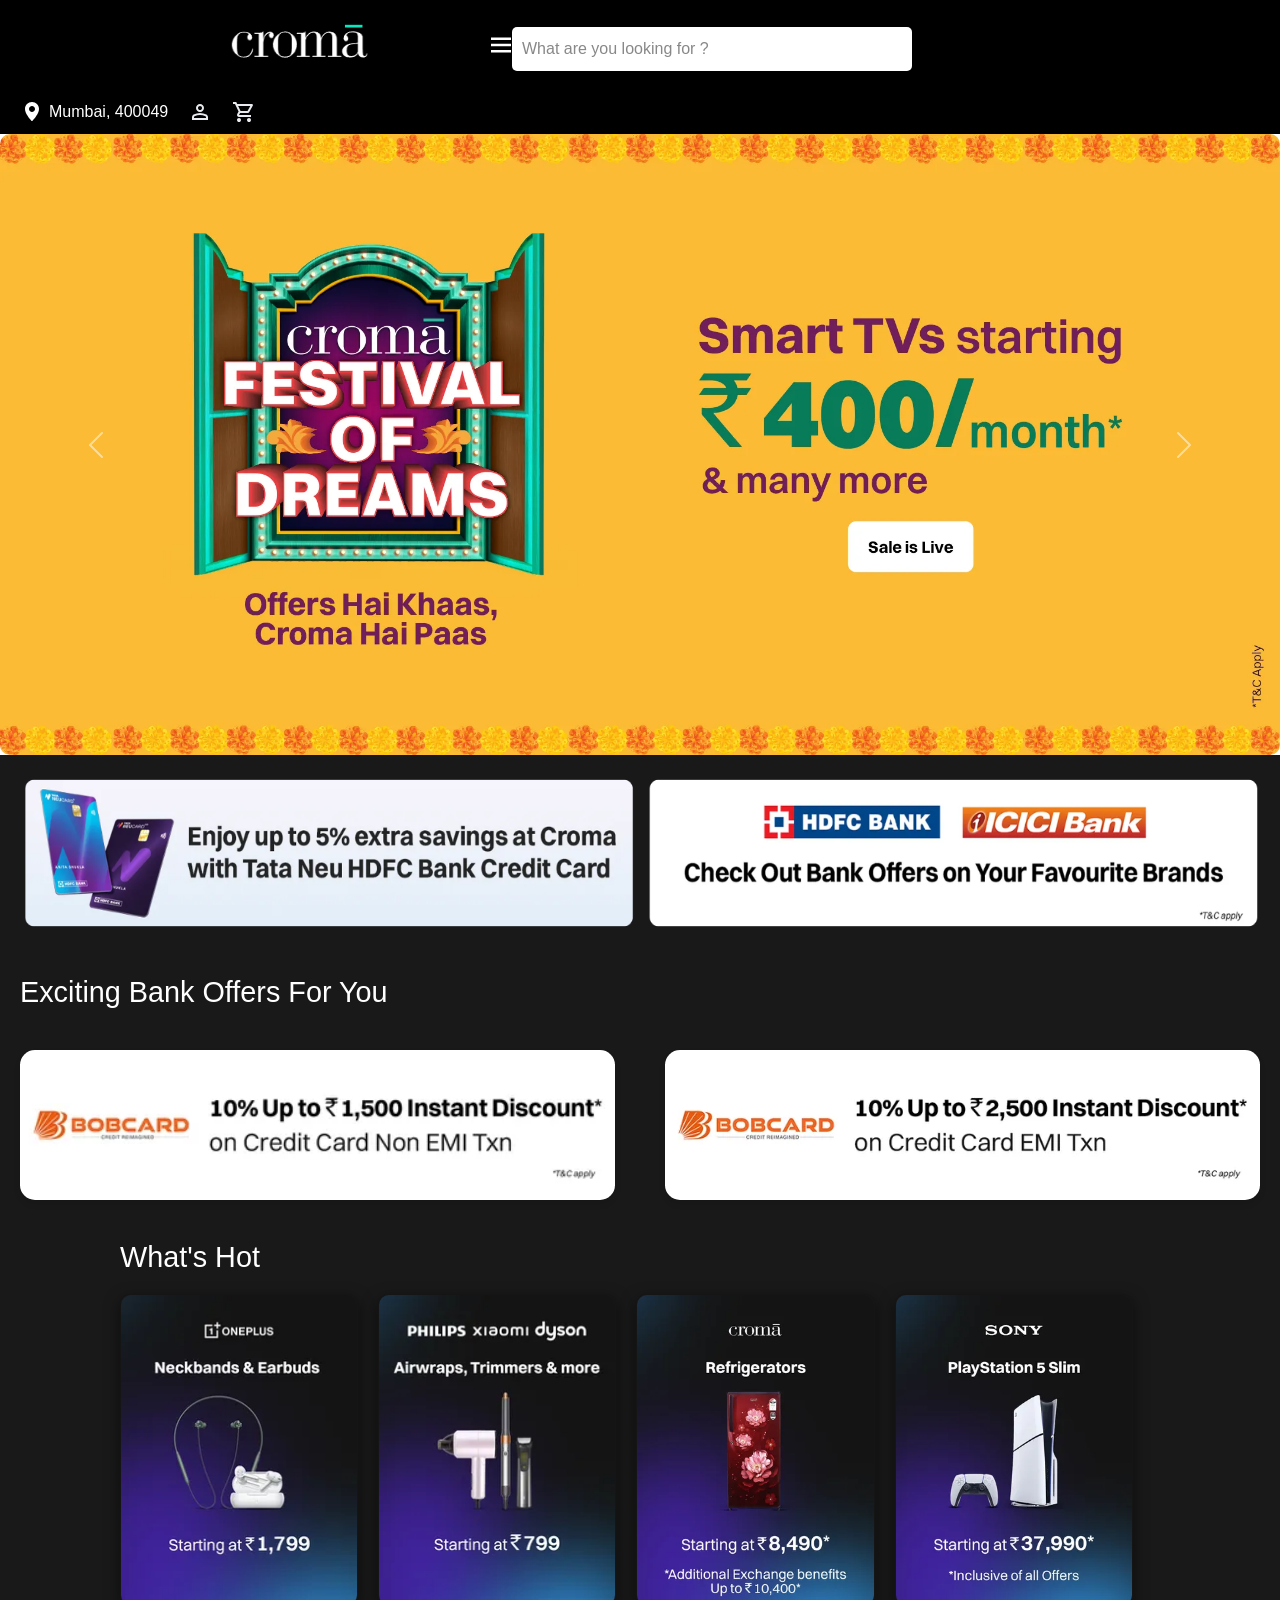
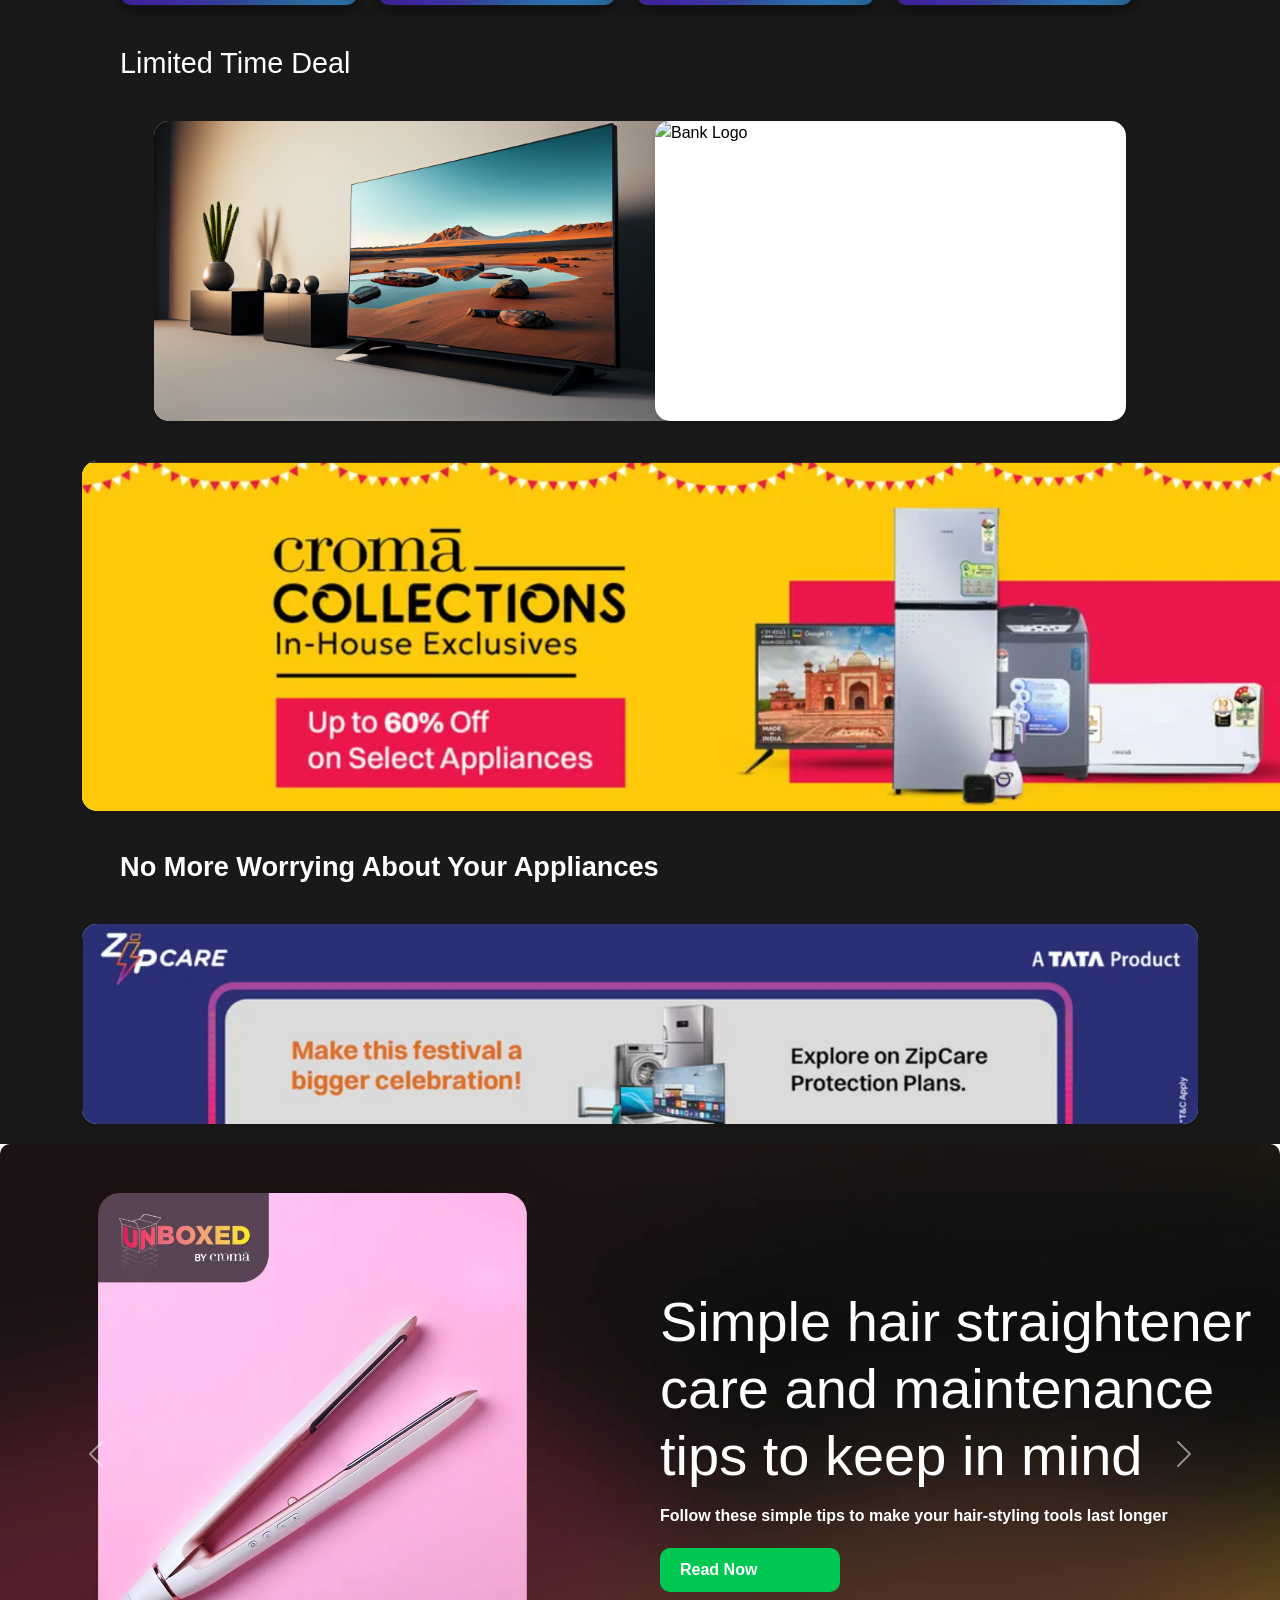
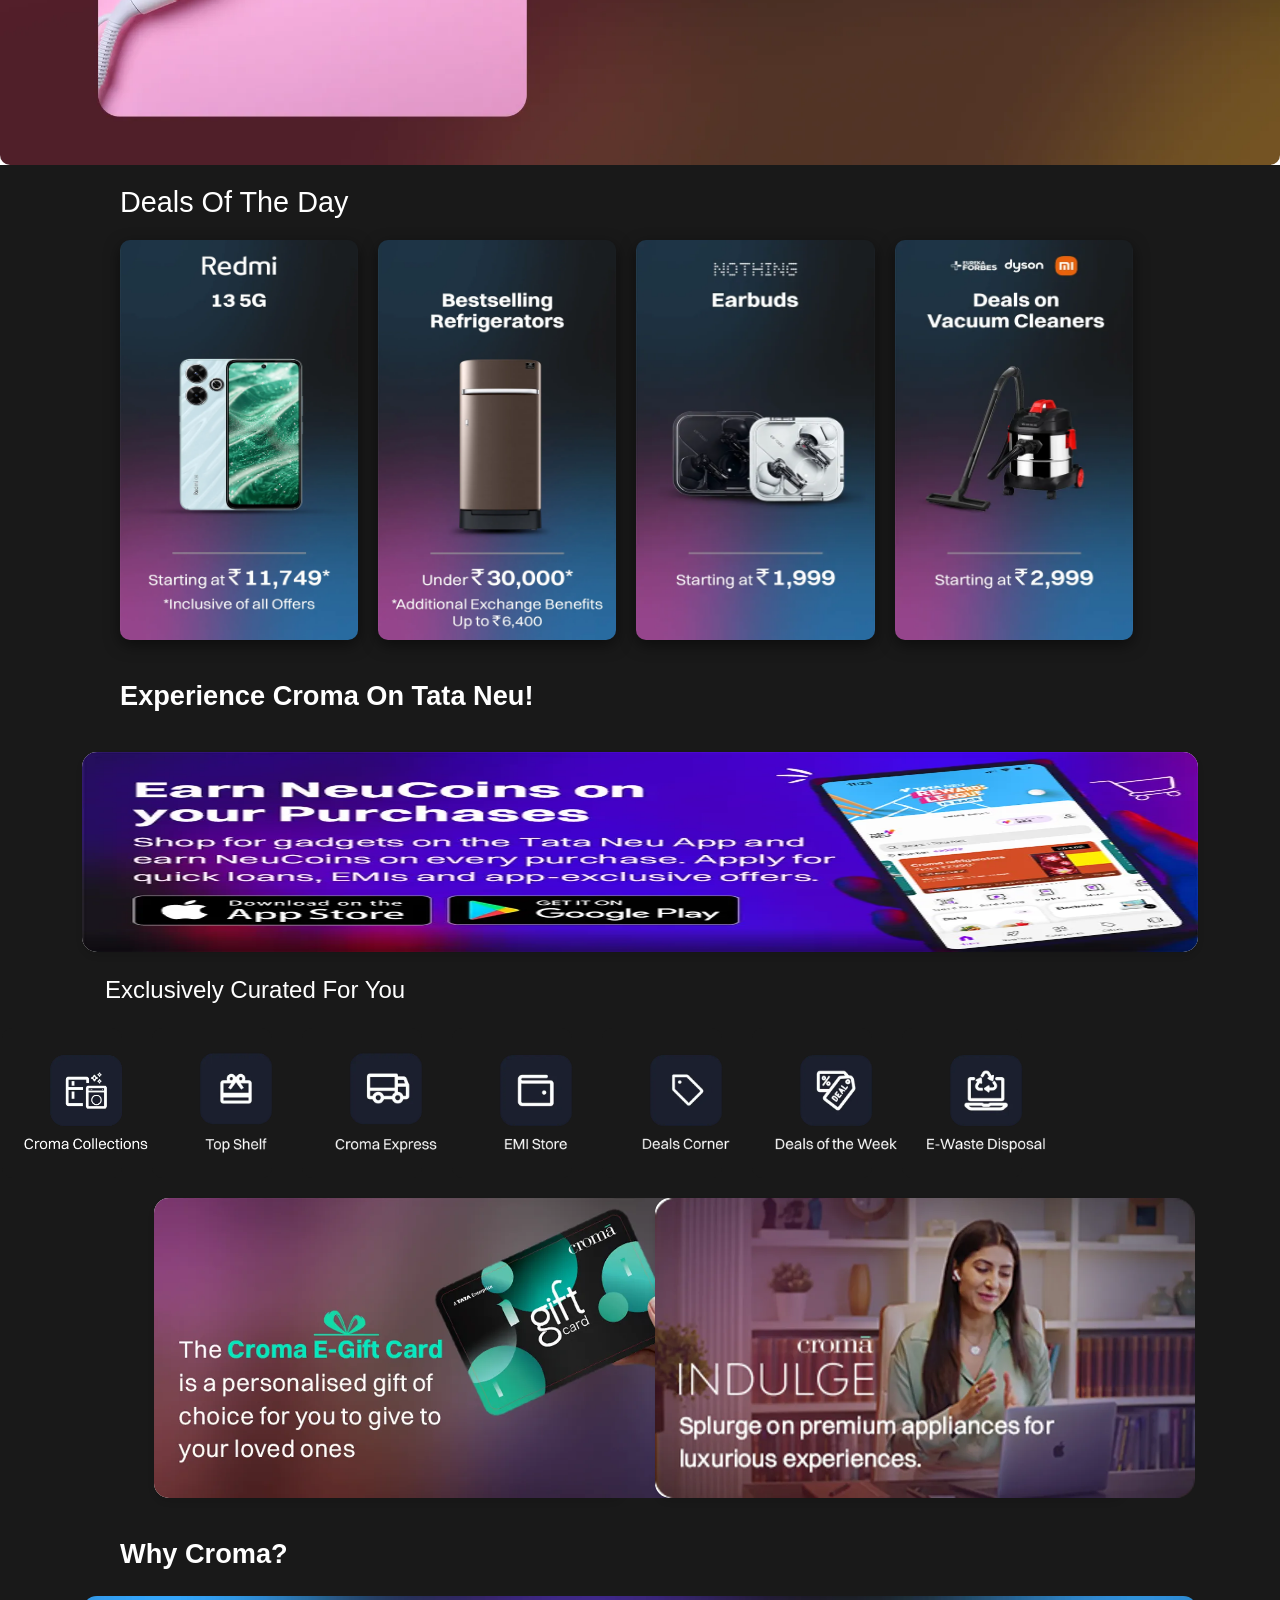
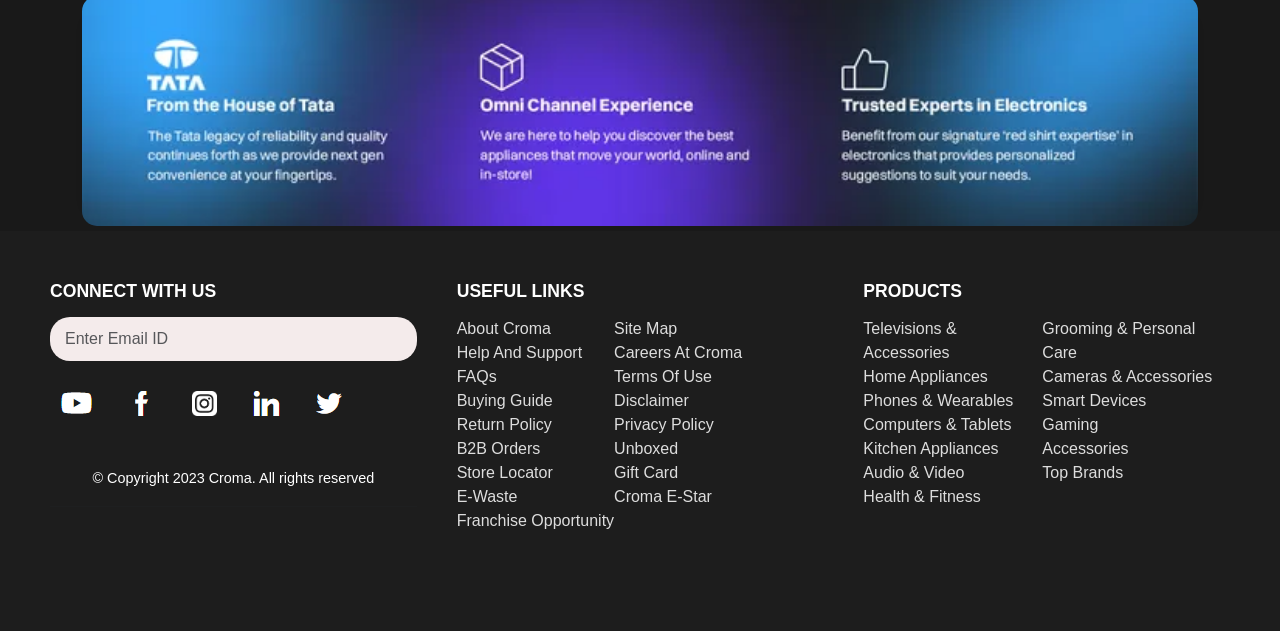
==== index/index.html @ 6780ba1c "croma" ====
<!DOCTYPE html>
<html lang="en">
<head>
    <meta charset="UTF-8">
    <meta name="viewport" content="width=device-width, initial-scale=1.0">
    <title>croma</title>
    <link rel="stylesheet" href="https://cdn.jsdelivr.net/npm/bootstrap@5.2.3/dist/css/bootstrap.min.css">
    <link rel="stylesheet" href="/css/style.css">
</head>
<body>
  <div class="navbar">
    <div class="navbar-logo">
        <img src="/images/croma_logo.png" alt="">
    </div>
    <div class="menu">
        <div class="menu-icon">
            <svg xmlns="http://www.w3.org/2000/svg" width="30" height="30" fill="white" viewBox="0 0 24 24"><path d="M4 6h16v2H4zm0 5h16v2H4zm0 5h16v2H4z"/></svg>
            <span>Menu</span>
        </div>
        <ul id="menu-dropdown" class="menu-dropdown">
            <li><a href="#">Home</a></li>
            <li><a href="#">Products</a></li>
            <li><a href="#">About Us</a></li>
            <li><a href="#">Contact</a></li>
        </ul>
    </div>
    <div>
        <input type="text" placeholder="What are you looking for ?">
    </div>
    <div class="icons">
        <div class="location">
            <svg xmlns="http://www.w3.org/2000/svg" width="24" height="24" fill="white" viewBox="0 0 24 24"><path d="M12 2C8.14 2 5 5.14 5 9c0 4.5 4.8 9.88 6.35 11.71.32.38.89.38 1.21 0C14.2 18.88 19 13.5 19 9c0-3.86-3.14-7-7-7zm0 10c-1.65 0-3-1.35-3-3s1.35-3 3-3 3 1.35 3 3-1.35 3-3 3z"/></svg>
            <span>Mumbai, 400049</span>
        </div>
        <div>
            <img src="/images/user.svg" alt="">
        </div>
        <div>
            <img src="/images/shopping_cart_.svg" alt="">
        </div>
    </div>
</div>


    <div id="carouselExampleFade" class="carousel slide carousel-fade" data-bs-ride="carousel">
        <div class="carousel-inner">
          <div class="carousel-item active">
            <img src="/images/carosel_img1.webp" class="d-block w-100" alt="...">
          </div>
          <div class="carousel-item">
            <img src="/images/carosel_img2.webp" class="d-block w-100" alt="...">
          </div>
          <div class="carousel-item">
            <img src="/images/carosel_img3.webp" class="d-block w-100" alt="...">
          </div>
          <div class="carousel-item">
            <img src="/images/carosel_img4.webp" class="d-block w-100" alt="...">
          </div>
          <div class="carousel-item">
            <img src="/images/carosel_img5.webp" class="d-block w-100" alt="...">
          </div>
          <div class="carousel-item">
            <img src="/images/carosel_img6.webp" class="d-block w-100" alt="...">
          </div>
          <div class="carousel-item">
            <img src="/images/carosel_img7.webp" class="d-block w-100" alt="...">
          </div>
        </div>
        <button class="carousel-control-prev" type="button" data-bs-target="#carouselExampleFade" data-bs-slide="prev">
          <span class="carousel-control-prev-icon" aria-hidden="true"></span>
          <span class="visually-hidden">Previous</span>
        </button>
        <button class="carousel-control-next" type="button" data-bs-target="#carouselExampleFade" data-bs-slide="next">
          <span class="carousel-control-next-icon" aria-hidden="true"></span>
          <span class="visually-hidden">Next</span>
        </button>
      </div>


      

<div class="banner">
  <img src="/images/banner1.png" alt="banner">
</div>

<div class="container">
  <h2>Exciting Bank Offers For You</h2>
  <div class="offers-section">
    <!-- First  Card -->
    <div class="offer-card">
      <img src="/images/banner2-img1.webp" alt="Bank Logo">
    </div>

    <!-- Second  Card -->
    <div class="offer-card">
      <img src="/images/banner2-img2.webp" alt="Bank Logo">
    </div>
  </div>
</div>

<div class="whats-hot">
  <h2>What's Hot</h2>
  <div class="cards-container">
      <div class="card">
          <img src="/images/neck_band.webp" alt="Neckbands & Earbuds">
      </div>
      <div class="card">
          <img src="/images/hair_dryer.webp" alt="Airwraps, Trimmers">
      </div>
      <div class="card">
          <img src="/images/refigerator.webp" alt="Refrigerators">
      </div>
      <div class="card">
          <img src="/images/play_station.webp" alt="PlayStation 5 Slim">
      </div>
  </div>
</div>

<div class="limited_time_deal">
  <h2>Limited Time Deal</h2>
  <div class="offers_section">
    <!-- First  Card -->
    <div class="offercard">
      <img src="/images/tv.jpg" alt="Bank Logo">
    </div>

    <!-- Second  Card -->
    <div class="offercard">
      <img src="/images/coffee-machine.jpg" alt="Bank Logo">
    </div>
  </div>
</div>

<div class="croma_collection">
  <div class="collection_section">
    <div class="collection_banner">
      <img src="/images/banner2.png" alt="Bank Logo">
    </div>
  </div>
</div>

<div class="no_more_worry_section">
  <h2>No More Worrying About Your Appliances</h2>
  <div class="pic_section">
    <div class="banner_img">
      <img src="/images/no_more_worry_img.png" alt="Bank Logo">
    </div>
  </div>
</div>

<div id="carouselExampleFade" class="carousel slide carousel-fade" data-bs-ride="carousel">
  <div class="carousel-inner">
      <div class="carousel-item active">
          <img src="/images/carosel3-img1.webp" class="d-block" alt="iPhone Image">
          <div class="carousel-content">
              <h2>Simple hair straightener care and maintenance tips to keep in mind</h2>
              <p>Follow these simple tips to make your hair-styling tools last longer</p>
              <a href="#" class="btn-read">Read Now</a>
          </div>
      </div>
      <div class="carousel-item">
          <img src="/images/carosel3-img2.webp" class="d-block" alt="iPhone Image 2">
          <div class="carousel-content">
              <h2>Explore the New iPhone 15 Series</h2>
              <p>Discover all the latest features that make the iPhone 15 a must-have.</p>
              <a href="#" class="btn-read">Learn More</a>
          </div>
      </div>
      <div class="carousel-item">
          <img src="/images/carosel3-img3.webp" class="d-block" alt="iPhone Image 3">
          <div class="carousel-content">
              <h2>Sony Bravia 4K smart TV range launched with AI capabilities</h2>
              <p>'Cinema is coming home' with Sony's latest Bravia televisions</p>
              <a href="#" class="btn-read">Check Details</a>
          </div>
      </div>
  </div>
  <button class="carousel-control-prev" type="button" data-bs-target="#carouselExampleFade" data-bs-slide="prev">
      <span class="carousel-control-prev-icon" aria-hidden="true"></span>
      <span class="visually-hidden">Previous</span>
  </button>
  <button class="carousel-control-next" type="button" data-bs-target="#carouselExampleFade" data-bs-slide="next">
      <span class="carousel-control-next-icon" aria-hidden="true"></span>
      <span class="visually-hidden">Next</span>
  </button>
</div>

<div class="Deals_Of_The_Day">
  <h2>Deals Of The Day</h2>
  <div class="deal-container">
      <div class="cards">
          <img src="/images/deal_of _the Day_img1.webp" alt="Neckbands & Earbuds">
      </div>
      <div class="cards">
          <img src="/images/deal_of _the Day_img2.webp" alt="Airwraps, Trimmers">
      </div>
      <div class="cards">
          <img src="/images/deal_of _the Day_img3.webp" alt="Refrigerators">
      </div>
      <div class="cards">
          <img src="/images/deal_of _the Day_img4.webp" alt="PlayStation 5 Slim">
      </div>
  </div>
</div>

<div class="experience_croma_section">
  <h2>Experience Croma On Tata Neu!</h2>
  <div class="pic">
    <div class="imge">
      <img src="/images/experience _croma_img.webp" alt="Bank Logo">
    </div>
  </div>
</div>

<div class="exclusively_container">
  <div class="title">Exclusively Curated For You</div>
  <div class="icon-row">
      <div class="icon-box">
          <img src="/images/exclusively_guarented_img1.webp" alt="Croma Collections">
        
      </div>
      <div class="icon-box">
          <img src="/images/exclusively_guarented_img2.webp" alt="Top Shelf">

      </div>
      <div class="icon-box">
          <img src="/images/exclusively_guarented_img3.webp" alt="Croma Express">
        
      </div>
      <div class="icon-box">
          <img src="/images/exclusively_guarented_img4.webp" alt="EMI Store">

      </div>
      <div class="icon-box">
          <img src="/images/exclusively_guarented_img5.webp" alt="Deals Corner">
      
      </div>
      <div class="icon-box">
          <img src="/images/exclusively_guarented_img6.webp" alt="Deals of the Week">
  
      </div>
      <div class="icon-box">
          <img src="/images/exclusively_guarented_img7.webp" alt="E-Waste Disposal">
  
      </div>
  </div>
</div>

<div class="last_banner">
  <div class="banners">
    <!-- First  Card -->
    <div class="banner_s">
      <img src="/images/croma_gift_card.webp" alt="Bank Logo">
    </div>

    <!-- Second  Card -->
    <div class="banner_s">
      <img src="/images/croma_include.webp" alt="Bank Logo">
    </div>
  </div>
</div>

<div class="why_croma_section">
  <h2>Why Croma?</h2>
  <div class="why_croma_pic">
    <div class="image">
      <img src="/images/Why-Croma_img.webp" alt="Bank Logo">
    </div>
  </div>
</div>

<footer class="footer">
  <div class="footer-row">
      <!-- Connect with Us Section -->
      <div class="footer-column">
          <h5>CONNECT WITH US</h5>
          <input type="email" class="form-control" placeholder="Enter Email ID">
          <div class="social-icons">
              <img src="/images/footer_icons.png" alt="">
          </div>
          <div class="copyright">
            © Copyright 2023 Croma. All rights reserved
        </div>
        <hr>
      </div>

      <!-- Useful Links Section -->
      <div class="footer-column">
          <h5>USEFUL LINKS</h5>
          <div class="footer-links">
            <div class="footer_col">
              <div class="footer_col1">
                <a href="#">About Croma</a><br>
                <a href="#">Help And Support</a><br>
                <a href="#">FAQs</a><br>
                <a href="#">Buying Guide</a><br>
                <a href="#">Return Policy</a><br>
                <a href="#">B2B Orders</a><br>
                <a href="#">Store Locator</a><br>
                <a href="#">E-Waste</a><br>
                <a href="#">Franchise Opportunity</a><br>
              </div>
                <div class="footer_col2">
                  <a href="#">Site Map</a><br>
                <a href="#">Careers At Croma</a><br>
                <a href="#">Terms Of Use</a><br>
                <a href="#">Disclaimer</a><br>
                <a href="#">Privacy Policy</a><br>
                <a href="#">Unboxed</a><br>
                <a href="#">Gift Card</a><br>
                <a href="#">Croma E-Star</a><br>
                </div>
                
            </div>
            
          </div>
      </div>

      <!-- Products Section -->
      <div class="footer-column">
          <h5>PRODUCTS</h5>
          <div class="footer-links">
            <div class="footer_colm">
              <div class="footer_colm1">
                <a href="#">Televisions & Accessories</a><br>
              <a href="#">Home Appliances</a><br>
              <a href="#">Phones & Wearables</a><br>
              <a href="#">Computers & Tablets</a><br>
              <a href="#">Kitchen Appliances</a><br>
              <a href="#">Audio & Video</a><br>
              <a href="#">Health & Fitness</a><br>
              </div>
              <div class="footer_colm2">
                <a href="#">Grooming & Personal Care</a><br>
              <a href="#">Cameras & Accessories</a><br>
              <a href="#">Smart Devices</a><br>
              <a href="#">Gaming</a><br>
              <a href="#">Accessories</a><br>
              <a href="#">Top Brands</a><br>
              </div>
              
            </div>
              
          </div>
      </div>
  </div>
  
</footer>

      <script src="https://cdn.jsdelivr.net/npm/@popperjs/core@2.11.6/dist/umd/popper.min.js" integrity="sha384-oBqDVmMz9ATKxIep9tiCxS/Z9fNfEXiDAYTujMAeBAsjFuCZSmKbSSUnQlmh/jp3" crossorigin="anonymous"></script>
<script src="https://cdn.jsdelivr.net/npm/bootstrap@5.2.3/dist/js/bootstrap.min.js" integrity="sha384-cuYeSxntonz0PPNlHhBs68uyIAVpIIOZZ5JqeqvYYIcEL727kskC66kF92t6Xl2V" crossorigin="anonymous"></script>
</body>
</html>
---- css/style.css ----
body {
    margin: 0;
    font-family: Arial, sans-serif;
    overflow-x: hidden
}
.navbar {
    background-color: rgb(0, 0, 0);
    padding: 10px 20px;
    display: flex;
    color: white;
    flex-wrap: wrap;
    gap: 20px;
    position: relative;
}
.navbar-logo img {
    width: 160px;
    height: 70px;
    flex-grow: 1;
}
.navbar-logo{
    /* background-color: aqua; */
    margin-left: 200px;
}

.navbar input[type="text"] {
    width: 400px;
    padding: 10px;
    border-radius: 5px;
    border: none;
    flex-grow: 2;
    position: absolute;
    top: 20%;
    left: 40%;
}
.navbar input[type="text"]::placeholder {
    color: rgb(136, 136, 136);
}
.navbar .icons {
    display: flex;
    align-items: center;
    gap: 20px;
    margin-right: 150px;
}
.navbar .icons div {
    display: flex;
    align-items: center;
    gap: 5px;
}
.navbar .location {
    display: flex;
    align-items: center;
    gap: 5px;
    color: white;
}
.menu {
    display: flex;
    margin-right:600px;
    align-items: center;
    gap: 10px;
    cursor: pointer;
    /* background-color: aquamarine; */
}
.menu-icon {
    display: flex;
    align-items: center;
    gap: 5px;
}
.menu-icon span{
    font-size: small;
}
.menu-dropdown {
    display: none;
    list-style: none;
    background-color: rgb(51, 51, 51);
    position: absolute;
    top: 50px;
    left: 20px;
    padding: 10px;
    border-radius: 5px;
}
.menu-dropdown li {
    margin: 10px 0;
}
.menu-dropdown li a {
    color: white;
    text-decoration: none;
}
.menu-dropdown li a:hover {
    color: teal;
}

/* Media Queries for responsiveness */
@media (max-width: 768px) {
    .navbar {
        flex-direction: column;
        align-items: flex-start;
    }
    .navbar input[type="text"] {
        width: 100%;
        margin: 10px 0;
    }
    .navbar .icons {
        width: 100%;
        justify-content: space-between;
    }
    .menu-dropdown {
        left: 0;
    }
}

@media (max-width: 480px) {
    .navbar-logo {
        font-size: 20px;
    }
    .navbar input[type="text"] {
        width: 100%;
        padding: 8px;
    }
    .navbar .icons {
        flex-direction: column;
        gap: 10px;
    }
}
/*----------------------------------------------------*/
.cbody {
    background-color: #121212;
    color: white;
    font-family: Arial, sans-serif;
    display: flex;
    justify-content: center;
    align-items: center;
    height: 100vh;
    margin: 0;
}
.carousel {
    display: flex;
    align-items: center;
}
.icon-container {
    display: flex;
    overflow-x: auto;
    gap: 20px;
    padding: 10px;
}
.icon {
    background: linear-gradient(145deg, #282828, #1a1a1a);
    width: 120px;
    height: 120px;
    border-radius: 20px;
    display: flex;
    justify-content: center;
    align-items: center;
    flex-direction: column;
    text-align: center;
    transition: background 0.3s;
}
.icon:hover {
    background: #333;
}
.icon img {
    width: 40px;
    height: 40px;
    margin-bottom: 10px;
}
.arrow {
    cursor: pointer;
    font-size: 24px;
    margin: 0 10px;
}
.banner{
    background-color: blueviolet;
    width: 100%;
    height: 200px;
}
.banner img{
    width: 100%;
    height: 200px;
}
/*---------------------------------------------------*/
.container {
    max-width:100%;
    margin: 0 auto;
    padding: 20px;
    background-color: rgba(25,25,25,255);
  }

  h2 {
    margin-bottom: 40px;
    font-size: 1.8rem;
    color: white;
  }

  .offers-section {
    display: flex;
    justify-content: space-between;
    gap: 20px;
    flex-wrap: wrap;
  }

  .offer-card {
    background-color:white;
    color: black;
    border-radius: 15px;
    display: flex;
    align-items: center;
    box-shadow: 0 4px 6px rgba(0, 0, 0, 0.1);
    width: 48%;
    min-width: 300px; 
    height: 150px;
    transition: transform 0.2s ease-in-out;
  }

  .offer-card:hover {
    transform: scale(1.02);
  }

  .offer-card img {
    width: 100%;
    height: 140px;
    object-fit: contain;
  }

  @media (max-width: 768px) {
    .offer-card {
      width: 100%; 
      margin-bottom: 20px;
    }
  }

  @media (max-width: 576px) {
    h2 {
      font-size: 1.5rem;
    }
    .offer-card {
      flex-direction: column; 
      text-align: center;
      padding: 15px;
    }
    .offer-card img {
      margin: 0 0 15px 0; /
    }
  }

  /*---------------------------------------------------*/
  .whats-hot {
    padding: 20px;
    background-color: rgba(25,25,25,255);
}
.whats-hot h2 {
    margin-bottom: 20px;
    margin-left: 100px;
}
.cards-container {
    display: flex;
    gap: 20px;
    flex-wrap: wrap;
    margin-left: 100px;
}
.card {
    background-color: rgba(25,25,25,255);
    border-radius: 10px;
    width: calc(23% - 24px);
    box-shadow: 0 5px 15px rgba(0, 0, 0, 0.5);
    transition: transform 0.3s ease;
}
.card:hover {
    transform: translateY(-5px);
}
.card img {
    width: 100%;
    border-radius: 10px;
}
.note {
    font-size: 0.8rem;
    color: #999;
    margin-top: 10px;
}
@media (max-width: 768px) {
    .card {
        width: calc(50% - 20px);
    }
}
@media (max-width: 480px) {
    .card {
        width: 100%;
    }
}
/*---------------------------------------------------------*/
.limited_time_deal {
    max-width:100%;
    margin: 0 auto;
    padding: 20px;
    background-color: rgba(25,25,25,255);
  }

  .limited_time_deal h2 {
    margin-bottom: 40px;
    font-size: 1.8rem;
    color: white;
    margin-left: 100px;
  }

  .offers_section {
    display: flex;
    justify-content:center;
    gap: 30px;
    flex-wrap: wrap;
  }

  .offercard {
    background-color:white;
    color: black;
    border-radius: 15px;
    display: flex;
    align-items: center;
    box-shadow: 0 4px 6px rgba(0, 0, 0, 0.1);
    width: 38%;
    min-width: 150px; 
    height: 300px;
    transition: transform 0.2s ease-in-out;
  }

  .offercard:hover {
    transform: scale(1.02);
  }

  .offercard img {
    width: 190%;
    height: 300px;
    object-fit: cover;
    border-radius: 15px;
  }

  @media (max-width: 768px) {
    .offercard {
      width: 100%; 
      margin-bottom: 20px;
    }
  }

  @media (max-width: 576px) {
    .limited_time_deal h2 {
      font-size: 1.5rem;
    }
    .offercard {
      flex-direction: column; 
      text-align: center;
      padding: 15px;
    }
    .offercard img {
      margin: 0 0 15px 0; 
      width: 100%;
    }
  }
  /*----------------------------------------*/
.croma_collection {
    max-width:100%;
    margin: 0 auto;
    padding: 20px;
    background-color: rgba(25,25,25,255);
  }
  .collection_section {
    display: flex;
    justify-content:center;
    gap: 30px;
    flex-wrap: wrap;  
  }

  .collection_banner {
    background-color:white;
    color: black;
    border-radius: 15px;
    display: flex;
    align-items: center;
    box-shadow: 0 4px 6px rgba(0, 0, 0, 0.1);
    width: 90%;
    min-width: 200px; 
    height: 350px;
    transition: transform 0.2s ease-in-out;
  }

  .collection_banner:hover {
    transform: scale(1.02);
  }

  .collection_banner img {
    width: 190%;
    height: 350px;
    object-fit: cover;
    border-radius: 15px;
  }

  @media (max-width: 768px) {
    .collection_banner {
      width: 100%; 
      margin-bottom: 20px;
    }
  }

  @media (max-width: 576px) {
    .collection_banner {
      flex-direction: column; 
      text-align: center;
      padding: 15px;
    }
    .collection_banner {
      margin: 0 0 15px 0; 
    }
    .collection_banner img {
      width: 100%;
      height: 350px;
      border-radius: 15px;
    }
  
  }

  /*-----------------------------------------------*/
  .no_more_worry_section {
    max-width:100%;
    margin: 0 auto;
    padding: 20px;
    background-color: rgba(25,25,25,255);
  }

  .no_more_worry_section h2 {
    margin-bottom: 40px;
    font-size: 1.7rem;
    font-weight:600;
    color: white;
    margin-left: 100px;
  }

  .pic_section {
    display: flex;
    justify-content:center;
    gap: 30px;
    flex-wrap: wrap;
  }

  .banner_img {
    background-color:white;
    color: black;
    border-radius: 15px;
    display: flex;
    align-items: center;
    box-shadow: 0 4px 6px rgba(0, 0, 0, 0.1);
    width: 90%;
    min-width: 150px; 
    height: 200px;
    transition: transform 0.2s ease-in-out;
  }

  .banner_img:hover {
    transform: scale(1.02);
  }

  .banner_img img {
    width: 190%;
    height: 200px;
    object-fit: cover;
    border-radius: 15px;
  }

  @media (max-width: 768px) {
    .banner_img {
      width: 100%; 
      margin-bottom: 20px;
    }
  }

  @media (max-width: 576px) {
    .no_more_worry_section h2 {
      font-size: 1.5rem;
    }
    .banner_img {
      flex-direction: column; 
      text-align: center;
      padding: 15px;
    }
    .banner_img img {
      margin: 0 0 15px 0; 
      width: 100%;
    }
  }
/*----------------------------------------------------------*/
.carousel-item {
            display: flex;
            align-items: center;
            justify-content: center;
            flex-direction: row;
            flex-wrap: wrap;
            gap: 20px;
            position: relative;
        }
        .carousel-item img {
            border-radius: 10px;
            max-width: 100%;
            height: auto;
            flex: 1 1 400px; 
        }
        .carousel-content {
            flex: 1 1 400px;
            display: flex;
            flex-direction: column;
            justify-content: center;
            text-align: left;
            color:black;
            padding: 20px;
            background: none;
            border-radius: 10px;
            position: absolute;
            top: 20%;
            left: 50%;
        }
        .carousel-content h2 {
            font-size: 3.5rem;
            margin-bottom: 15px;
            color: white;
        }
        .carousel-content p {
            margin-bottom: 20px;
            font-weight: bold;
            font-size: 1rem;
            color: white;
        }
        .btn-read {
            background-color: #00c853;
            color: #fff;
            padding: 10px 20px;
            border-radius: 10px;
            width: 30%;
            text-decoration: none;
            font-weight:bolder;
            transition: background-color 0.3s ease;
        }
        .btn-read:hover {
            background-color: #00a044;
            color: #fff;
        }
/*----------------------------------------------------------------*/
.Deals_Of_The_Day {
  padding: 20px;
  background-color: rgba(25,25,25,255);
}
.Deals_Of_The_Day h2 {
  margin-bottom: 20px;
  margin-left: 100px;
}
.deal-container {
  display: flex;
  gap: 20px;
  flex-wrap: wrap;
  margin-left: 100px;
}
.cards {
  background-color: rgba(25,25,25,255);
  border-radius: 10px;
  width: calc(23% - 24px);
  height: 400px;
  box-shadow: 0 5px 15px rgba(0, 0, 0, 0.5);
  transition: transform 0.3s ease;
}
.cards:hover {
  transform: translateY(-5px);
}
.cards img {
  width: 100%;
  border-radius: 10px;
  height: 400px;
}
.note {
  font-size: 0.8rem;
  color: #999;
  margin-top: 10px;
}
@media (max-width: 768px) {
  .cards {
      width: calc(50% - 20px);
  }
}
@media (max-width: 480px) {
  .cards {
      width: 100%;
  }
}

/*----------------------------------------*/
.experience_croma_section {
  max-width:100%;
  margin: 0 auto;
  padding: 20px;
  background-color: rgba(25,25,25,255);
}

.experience_croma_section h2 {
  margin-bottom: 40px;
  font-size: 1.7rem;
  font-weight:600;
  color: white;
  margin-left: 100px;
}

.pic {
  display: flex;
  justify-content:center;
  gap: 30px;
  flex-wrap: wrap;
}

.imge {
  background-color:white;
  color: black;
  border-radius: 15px;
  display: flex;
  align-items: center;
  box-shadow: 0 4px 6px rgba(0, 0, 0, 0.1);
  width: 90%;
  min-width: 150px; 
  height: 200px;
  transition: transform 0.2s ease-in-out;
}

.imge:hover {
  transform: scale(1.02);
}

.imge img {
  width: 100%;
  height: 200px;
  object-fit: fill;
  border-radius: 15px;
}

@media (max-width: 768px) {
  .imge {
    width: 100%; 
    margin-bottom: 20px;
  }
}

@media (max-width: 576px) {
  .experience_croma_section h2 {
    font-size: 1.5rem;
  }
  .imge {
    flex-direction: column; 
    text-align: center;
    padding: 15px;
  }
  .imge img {
    margin: 0 0 15px 0; /
  }
}
/*------------------------------------------------------*/
.exclusively_container {
  width: 100%;
  background-color: rgba(25,25,25,255);
}
.title {
  margin-bottom: 20px;
  font-size: 1.5em;
  color: white;
  margin-left: 105px;
}
.icon-row {
  display: flex;
  justify-content: center;
  flex-wrap: wrap;
  gap: 30px;
  margin-right: 20%;
}
.icon-box {
  background-color:rgba(25,25,25,255);
  border-radius: 10px;
  padding: 20px;
  width: 120px;
  height: 150px;
  text-align: center;
  transition: transform 0.2s;
  box-sizing: border-box; 
}
.icon-box:hover {
  transform: scale(1.1);
}
.icon-box img {
  width: 160%;
  height: 100%;
  margin-bottom: 10px;
  object-fit: cover;
}

/* Responsive styles */
@media (max-width: 768px) {
  
  .icon-box {
      width: 100px; 
      padding: 15px;
  }
  .icon-box img {
      width: 45px;
      height: 35px;
  }
}

@media (max-width: 480px) {
  
  .icon-box {
      width: 100px; 
      padding: 10px;
  }
  .icon-box img {
      width: 40px;
      height: 30px;
  }
  .title {
    margin-right: 20px;
  }
}
/*----------------------------------------------------*/
.last_banner {
  max-width:100%;
  margin: 0 auto;
  padding: 20px;
  background-color: rgba(25,25,25,255);
}

.banners{
  display: flex;
  justify-content:center;
  gap: 30px;
  flex-wrap: wrap;
}

.banner_s {
  background-color:white;
  color: black;
  border-radius: 15px;
  display: flex;
  align-items: center;
  box-shadow: 0 4px 6px rgba(0, 0, 0, 0.1);
  width: 38%;
  min-width: 150px; 
  height: 300px;
  transition: transform 0.2s ease-in-out;
}

.banner_s:hover {
  transform: scale(1.02);
}

.banner_s img {
  width: 190%;
  height: 300px;
  object-fit: cover;
  border-radius: 15px;
}

@media (max-width: 768px) {
  .banner_s {
    width: 100%; 
    margin-bottom: 20px;
  }
}

@media (max-width: 576px) {
  
  .banner_s {
    flex-direction: column; 
    text-align: center;
    padding: 15px;
  }
  .banner_s img {
    margin: 0 0 15px 0; 
    width: 100%;
  }
}
/*--------------------------------*/
.why_croma_section {
  max-width:100%;
  margin: 0 auto;
  padding: 20px;
  background-color: rgba(25,25,25,255);
}

.why_croma_section h2 {
  margin-bottom: 40px;
  font-size: 1.7rem;
  font-weight:600;
  color: white;
  margin-left: 100px;
}

.why_croma_pic {
  display: flex;
  justify-content:center;
  flex-wrap: wrap;
}

.image {
  background-color:white;
  color: black;
  border-radius: 15px;
  display: flex;
  align-items: center;
  box-shadow: 0 4px 6px rgba(0, 0, 0, 0.1);
  width: 90%;
  min-width: 120px; 
  height: 200px;
  transition: transform 0.2s ease-in-out;
}

.image:hover {
  transform: scale(1.02);
}

.image img {
  width: 100%;
  height: 230px;
  object-fit:cover;
  border-radius: 15px;
}

@media (max-width: 768px) {
  .image {
    width: 100%; 
    margin-bottom: 20px;
  }
}

@media (max-width: 576px) {
  .why_croma_section h2 {
    font-size: 1.5rem;
  }
  .image {
    flex-direction: column; 
    text-align: center;
    padding: 15px;
  }
  .image img {
    margin: 0 0 15px 0; /
  }
}
/*-----------------------------------------------------*/
.footer {
  background-color:rgba(29,29,29,255);
  padding: 40px 20px;
  display: flex;
  flex-direction: column;
  align-items: center;
  height:400px;
}
.footer-row {
  display: flex;
  flex-wrap: wrap;
  justify-content: center;
  gap: 20px;
  width: 100%;
  max-width: 1200px;
}
.footer-column {
  flex: 1;
  min-width: 200px;
  margin: 10px;
}
.footer h5 {
  font-weight: bold;
  margin-bottom: 15px;
  font-size: 1.1rem;
  color: white;
}
.form-control {
  width: 100%;
  border-radius: 20px;
  background-color: #f4ebeb;
  border: none;
  color: #fff;
  padding: 10px 15px;
  margin-bottom: 15px;
  box-sizing: border-box;
}
.social-icons {
  display: flex;
  gap: 10px;
}
.social-icons a {
  color: #fff;
  font-size: 1.5rem;
  text-decoration: none;
  transition: color 0.3s;
}
.social-icons a:hover {
  color: #ddd;
}
.footer-links {
  display: flex;
  flex-direction: column;
}
.footer-links a {
  color: #ddd;
  text-decoration: none;
  margin-bottom: 8px;
  transition: color 0.3s;
}
.footer-links a:hover {
  color: #fff;
}
.copyright {
  text-align: center;
  padding-top: 20px;
  color: white;
  margin-top: 20px;
  width: 100%;
  font-size: 0.9rem;
}

.footer_col{
  /* background-color: yellowgreen; */
  display: flex;
}
.footer_colm{
  display: flex;
}

@media (max-width: 768px) {
  .footer-column {
      min-width: 100%;
      margin: 0;
      padding: 0 10px;
  }
}

@media (max-width: 480px) {
  .social-icons {
      justify-content: center;
  }
}
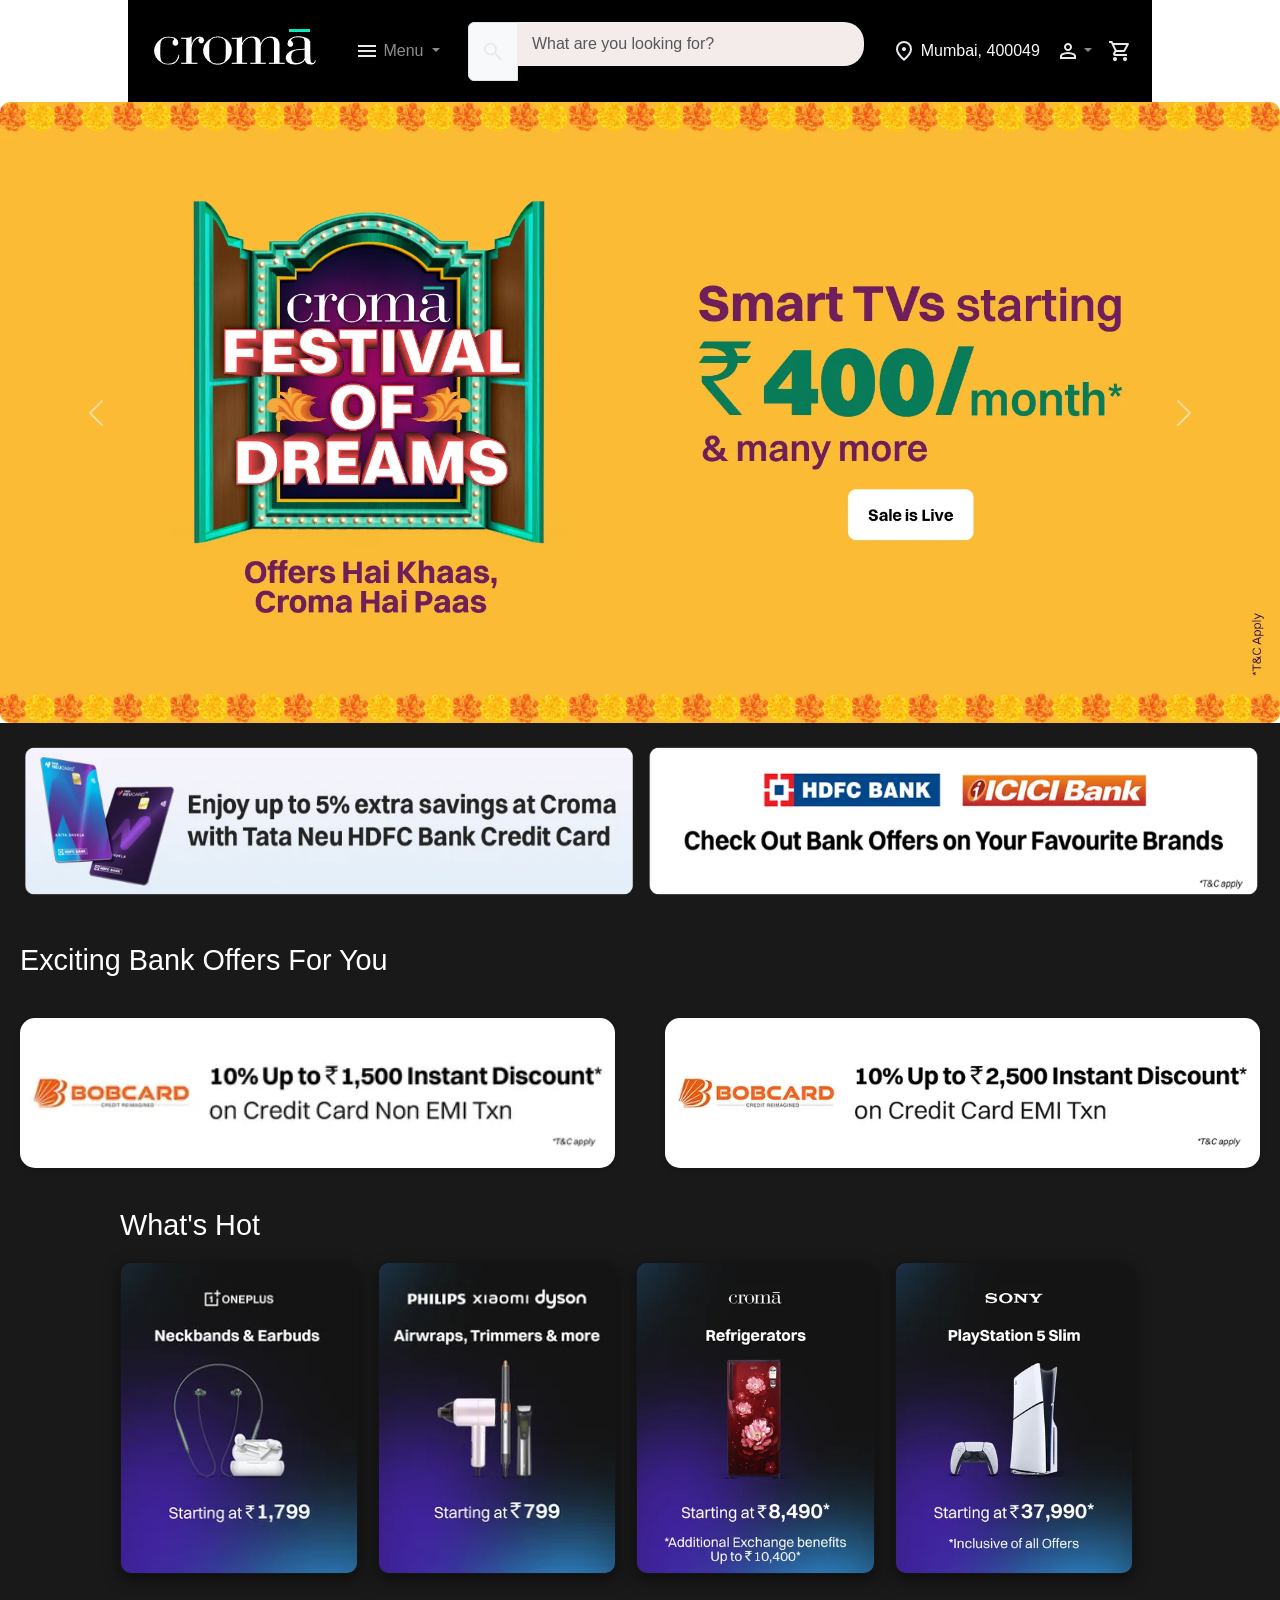
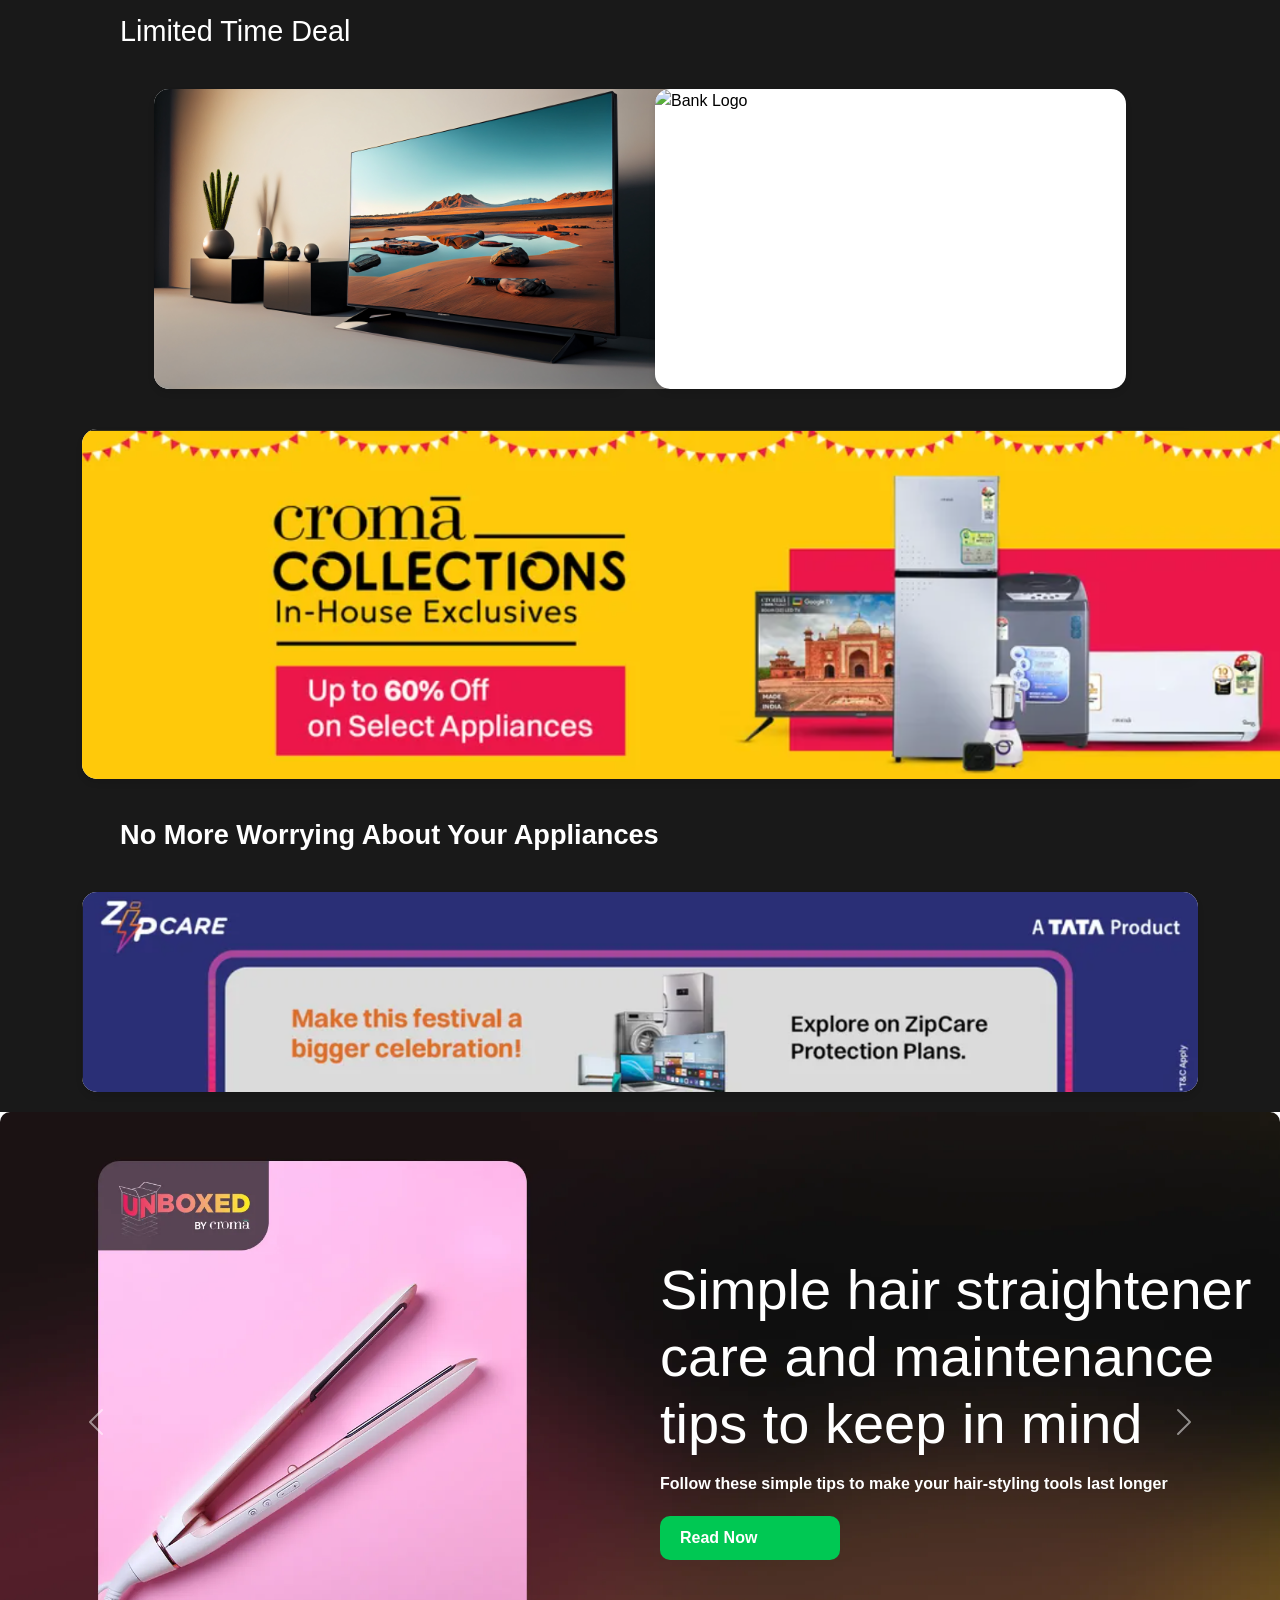
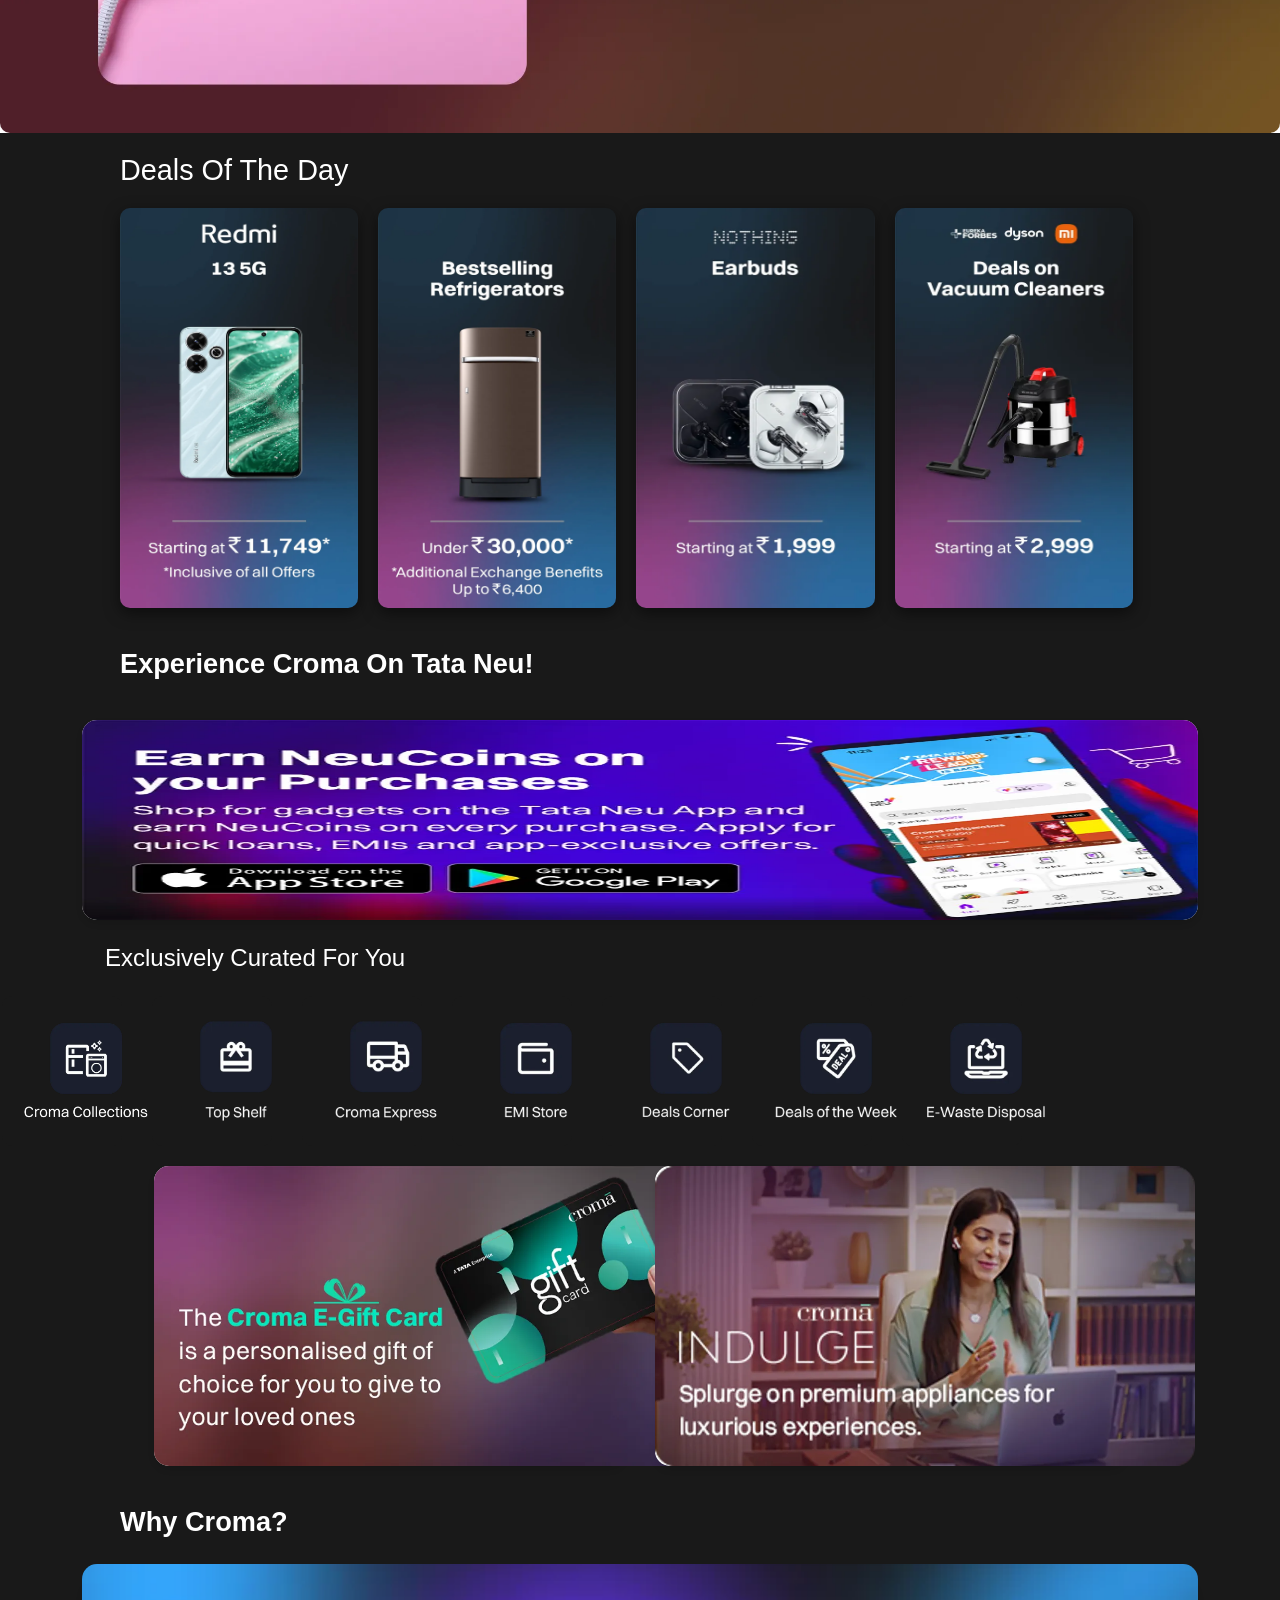
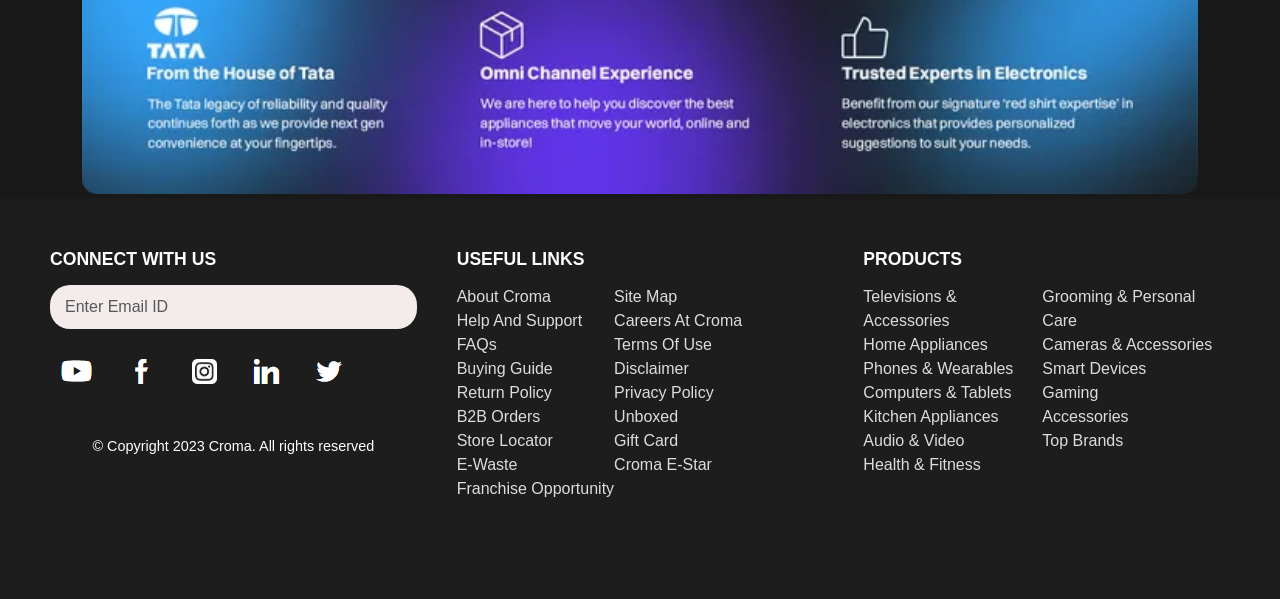
==== commit b86c75a4: "croma" ====
--- a/index/index.html
+++ b/index/index.html
@@ -8,38 +8,76 @@
     <link rel="stylesheet" href="/css/style.css">
 </head>
 <body>
-  <div class="navbar">
-    <div class="navbar-logo">
-        <img src="/images/croma_logo.png" alt="">
-    </div>
-    <div class="menu">
-        <div class="menu-icon">
-            <svg xmlns="http://www.w3.org/2000/svg" width="30" height="30" fill="white" viewBox="0 0 24 24"><path d="M4 6h16v2H4zm0 5h16v2H4zm0 5h16v2H4z"/></svg>
-            <span>Menu</span>
+  <nav class="navbar navbar-expand-lg navbar-dark " style="background-color: black;">
+    <div class="container-fluid">
+        <a class="navbar-brand" href="#"><img src="/images/croma_logo.png" alt="Croma Logo" class="img-fluid"></a>
+        <!-- Toggler for mobile screens -->
+        <button class="navbar-toggler" type="button" data-bs-toggle="collapse" data-bs-target="#collapsibleNavbar">
+            <span class="navbar-toggler-icon"></span>
+        </button>
+        <div class="collapse navbar-collapse" id="collapsibleNavbar">
+            <ul class="navbar-nav me-auto mb-2 mb-lg-0">
+                <!-- Dropdown menu1 -->
+                <li class="nav-item dropdown">
+                    <a class="nav-link dropdown-toggle" href="#" role="button" data-bs-toggle="dropdown">
+                        <img src="/images/menu_icon.svg" alt="Menu Icon"> Menu
+                    </a>
+                    <ul class="dropdown-menu dropdown-menu-dark">
+                        <li><a class="dropdown-item active" href="#"><img src="./image/crown.svg" alt="" width="30px"> Exclusive at Croma</a></li>
+                        <hr>
+                        <!-- Nested Dropdown -->
+
+                        <li><a class="dropdown-item" href="#">Top Brands</a></li>
+                        
+                        <hr>
+                        <li><a class="dropdown-item" href="#">Croma Store Locator</a></li>
+                        <hr>
+                        <li><a class="dropdown-item" href="#">Gift Card</a></li>
+                        <hr>
+                        <b class="px-3">Shop by Category</b>
+                        <hr>
+                        <!-- Nested Dropdown for Category -->
+                        <li class="dropdown dropend">
+                            <a class="dropdown-item dropdown-toggle" href="#" data-bs-toggle="dropdown">Television & Accessories</a>
+                            <ul class="dropdown-menu dropdown-menu-end dropdown-menu-dark">
+                                <li><a class="dropdown-item" href="#">All Telivitions & Accsseories  </a></li>
+                                <li><a class="dropdown-item" href="#">Nested Action 2</a></li>
+                                <li><a class="dropdown-item" href="#">Nested Action 3</a></li>
+                            </ul>
+                        </li>
+                    </ul>
+                </li>
+            </ul>
+
+            <!-- Search bar responsive -->
+            <div class="d-flex col-12 col-md-6 mx-auto">
+                <form class="input-group">
+                    <img src="/images/search_icon.svg" alt="Search Icon" class="input-group-text">
+                    <input type="text" class="form-control" placeholder="What are you looking for?" aria-label="Search">
+                </form>
+            </div>
+
+            <!-- Location and User icons responsive -->
+            <ul class="navbar-nav ms-auto">
+                <li class="nav-item">
+                    <a class="nav-link text-light" href="#"><img src="/images/location.svg" alt="Location Icon"> Mumbai, 400049</a>
+                </li>
+                <li class="nav-item dropdown">
+                    <a class="nav-link dropdown-toggle" href="#" role="button" data-bs-toggle="dropdown"><img src="/images/user.svg" alt="User Icon"></a>
+                    <ul class="dropdown-menu dropdown-menu-dark">
+                        <li><a class="dropdown-item" href="#">Profile</a></li>
+                        <li><a class="dropdown-item" href="#">Settings</a></li>
+                        <li><a class="dropdown-item" href="#">Logout</a></li>
+                    </ul>
+                </li>
+                <li class="nav-item">
+                    <a class="nav-link" href="#"><img src="/images/shopping_cart_.svg" alt="Cart Icon"></a>
+                </li>
+            </ul>
         </div>
-        <ul id="menu-dropdown" class="menu-dropdown">
-            <li><a href="#">Home</a></li>
-            <li><a href="#">Products</a></li>
-            <li><a href="#">About Us</a></li>
-            <li><a href="#">Contact</a></li>
-        </ul>
-    </div>
-    <div>
-        <input type="text" placeholder="What are you looking for ?">
-    </div>
-    <div class="icons">
-        <div class="location">
-            <svg xmlns="http://www.w3.org/2000/svg" width="24" height="24" fill="white" viewBox="0 0 24 24"><path d="M12 2C8.14 2 5 5.14 5 9c0 4.5 4.8 9.88 6.35 11.71.32.38.89.38 1.21 0C14.2 18.88 19 13.5 19 9c0-3.86-3.14-7-7-7zm0 10c-1.65 0-3-1.35-3-3s1.35-3 3-3 3 1.35 3 3-1.35 3-3 3z"/></svg>
-            <span>Mumbai, 400049</span>
-        </div>
-        <div>
-            <img src="/images/user.svg" alt="">
-        </div>
-        <div>
-            <img src="/images/shopping_cart_.svg" alt="">
-        </div>
-    </div>
-</div>
+    </div>
+</nav>
+
 
 
     <div id="carouselExampleFade" class="carousel slide carousel-fade" data-bs-ride="carousel">
@@ -268,6 +306,28 @@
     </div>
   </div>
 </div>
+
+<!-- <div id="carouselExampleControls" class="carousel slide" data-bs-ride="carousel">
+  <div class="carousel-inner">
+    <div class="carousel-item active">
+      <img src="/images/last_carosel_img1.webp" class="d-block w-10" alt="...">
+    </div>
+    <div class="carousel-item">
+      <img src="/images/last_carosel_img2.webp" class="d-block w-10" alt="...">
+    </div>
+    <div class="carousel-item">
+      <img src="/images/last_carosel_img3.webp" class="d-block w-10" alt="...">
+    </div>
+  </div>
+  <button class="carousel-control-prev" type="button" data-bs-target="#carouselExampleControls" data-bs-slide="prev">
+    <span class="carousel-control-prev-icon" aria-hidden="true"></span>
+    <span class="visually-hidden">Previous</span>
+  </button>
+  <button class="carousel-control-next" type="button" data-bs-target="#carouselExampleControls" data-bs-slide="next">
+    <span class="carousel-control-next-icon" aria-hidden="true"></span>
+    <span class="visually-hidden">Next</span>
+  </button>
+</div> -->
 
 <footer class="footer">
   <div class="footer-row">
--- a/css/style.css
+++ b/css/style.css
@@ -3,124 +3,13 @@
     font-family: Arial, sans-serif;
     overflow-x: hidden
 }
-.navbar {
-    background-color: rgb(0, 0, 0);
-    padding: 10px 20px;
-    display: flex;
-    color: white;
-    flex-wrap: wrap;
-    gap: 20px;
-    position: relative;
-}
-.navbar-logo img {
-    width: 160px;
-    height: 70px;
-    flex-grow: 1;
-}
-.navbar-logo{
-    /* background-color: aqua; */
-    margin-left: 200px;
-}
-
-.navbar input[type="text"] {
-    width: 400px;
-    padding: 10px;
-    border-radius: 5px;
-    border: none;
-    flex-grow: 2;
-    position: absolute;
-    top: 20%;
-    left: 40%;
-}
-.navbar input[type="text"]::placeholder {
-    color: rgb(136, 136, 136);
-}
-.navbar .icons {
-    display: flex;
-    align-items: center;
-    gap: 20px;
-    margin-right: 150px;
-}
-.navbar .icons div {
-    display: flex;
-    align-items: center;
-    gap: 5px;
-}
-.navbar .location {
-    display: flex;
-    align-items: center;
-    gap: 5px;
-    color: white;
-}
-.menu {
-    display: flex;
-    margin-right:600px;
-    align-items: center;
-    gap: 10px;
-    cursor: pointer;
-    /* background-color: aquamarine; */
-}
-.menu-icon {
-    display: flex;
-    align-items: center;
-    gap: 5px;
-}
-.menu-icon span{
-    font-size: small;
-}
-.menu-dropdown {
-    display: none;
-    list-style: none;
-    background-color: rgb(51, 51, 51);
-    position: absolute;
-    top: 50px;
-    left: 20px;
-    padding: 10px;
-    border-radius: 5px;
-}
-.menu-dropdown li {
-    margin: 10px 0;
-}
-.menu-dropdown li a {
-    color: white;
-    text-decoration: none;
-}
-.menu-dropdown li a:hover {
-    color: teal;
-}
-
-/* Media Queries for responsiveness */
-@media (max-width: 768px) {
-    .navbar {
-        flex-direction: column;
-        align-items: flex-start;
-    }
-    .navbar input[type="text"] {
-        width: 100%;
-        margin: 10px 0;
-    }
-    .navbar .icons {
-        width: 100%;
-        justify-content: space-between;
-    }
-    .menu-dropdown {
-        left: 0;
-    }
-}
-
-@media (max-width: 480px) {
-    .navbar-logo {
-        font-size: 20px;
-    }
-    .navbar input[type="text"] {
-        width: 100%;
-        padding: 8px;
-    }
-    .navbar .icons {
-        flex-direction: column;
-        gap: 10px;
-    }
-}
+.navbar{
+  width: 80%;
+  margin: auto;
+  position: sticky;
+  z-index: 10;
+}
+
 /*----------------------------------------------------*/
 .cbody {
     background-color: #121212;
@@ -841,6 +730,8 @@
   }
 }
 /*-----------------------------------------------------*/
+
+/*------------------------------------------------------------*/
 .footer {
   background-color:rgba(29,29,29,255);
   padding: 40px 20px;
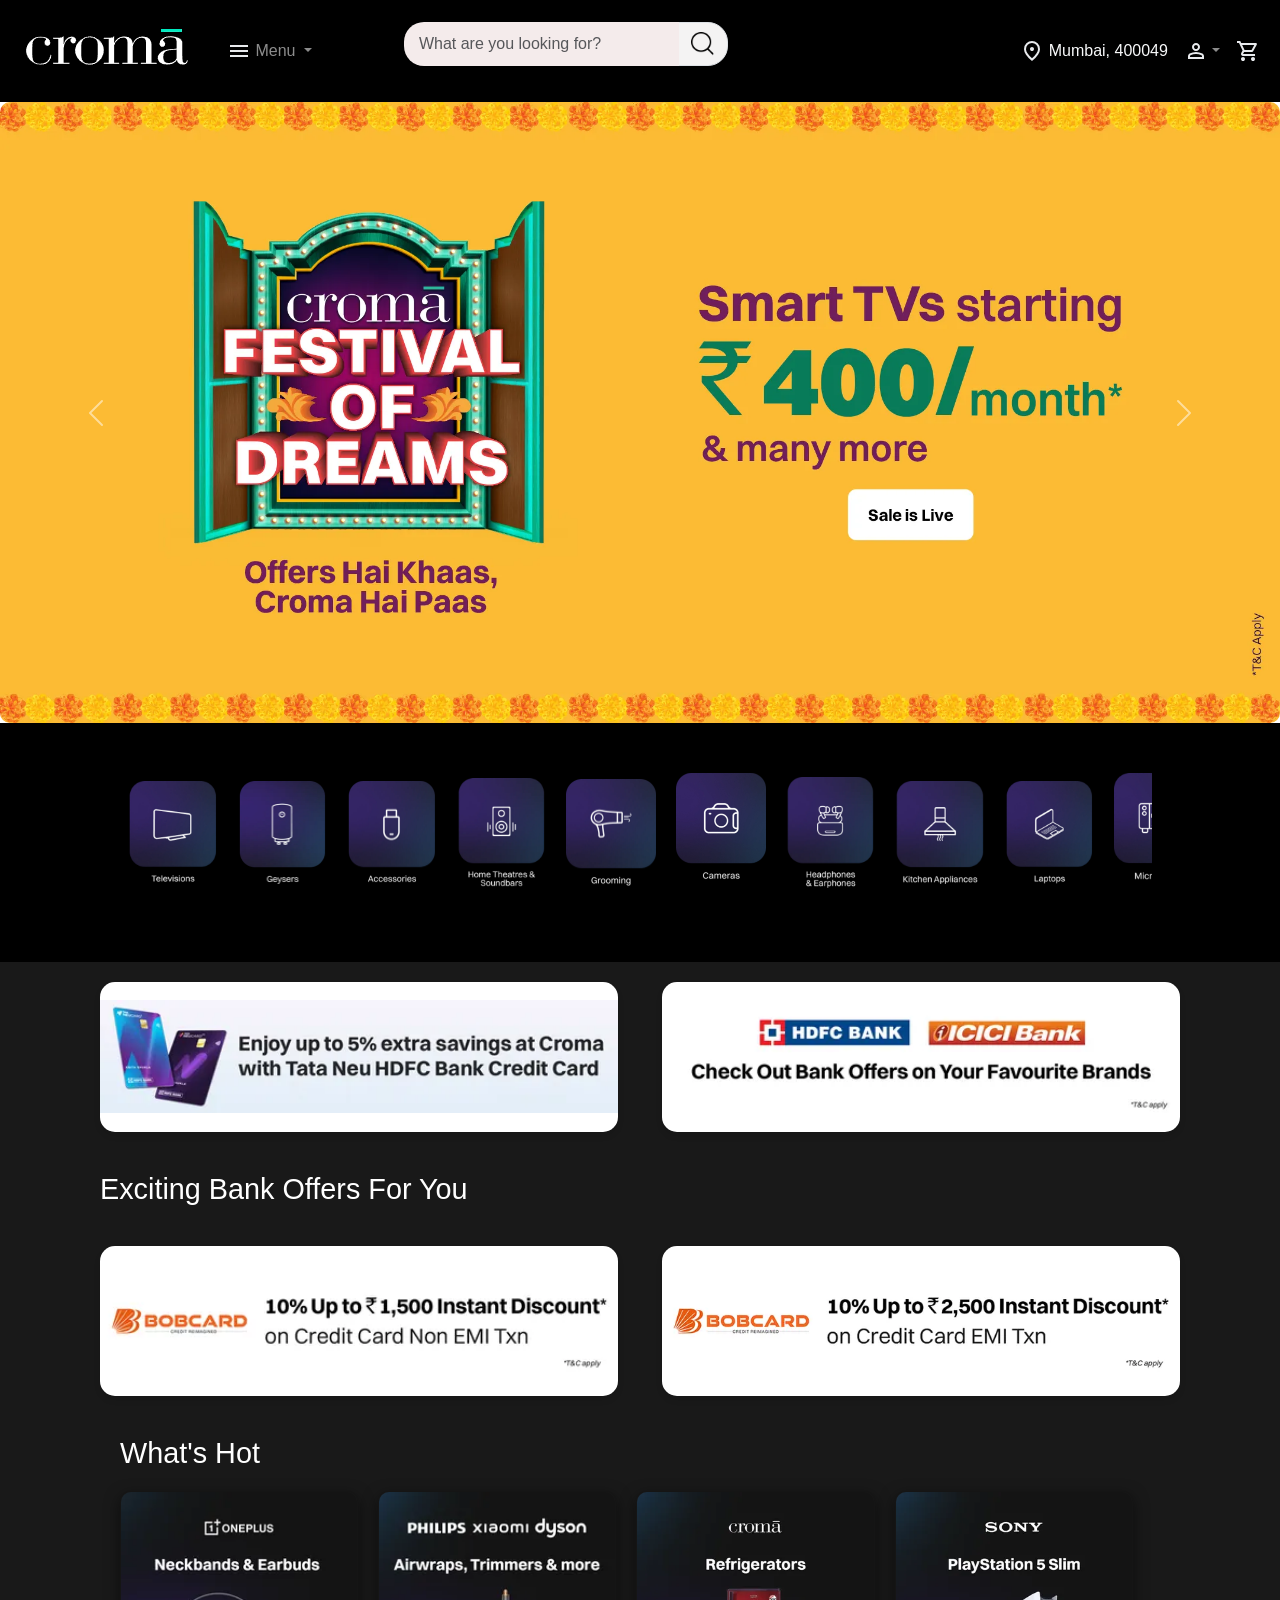
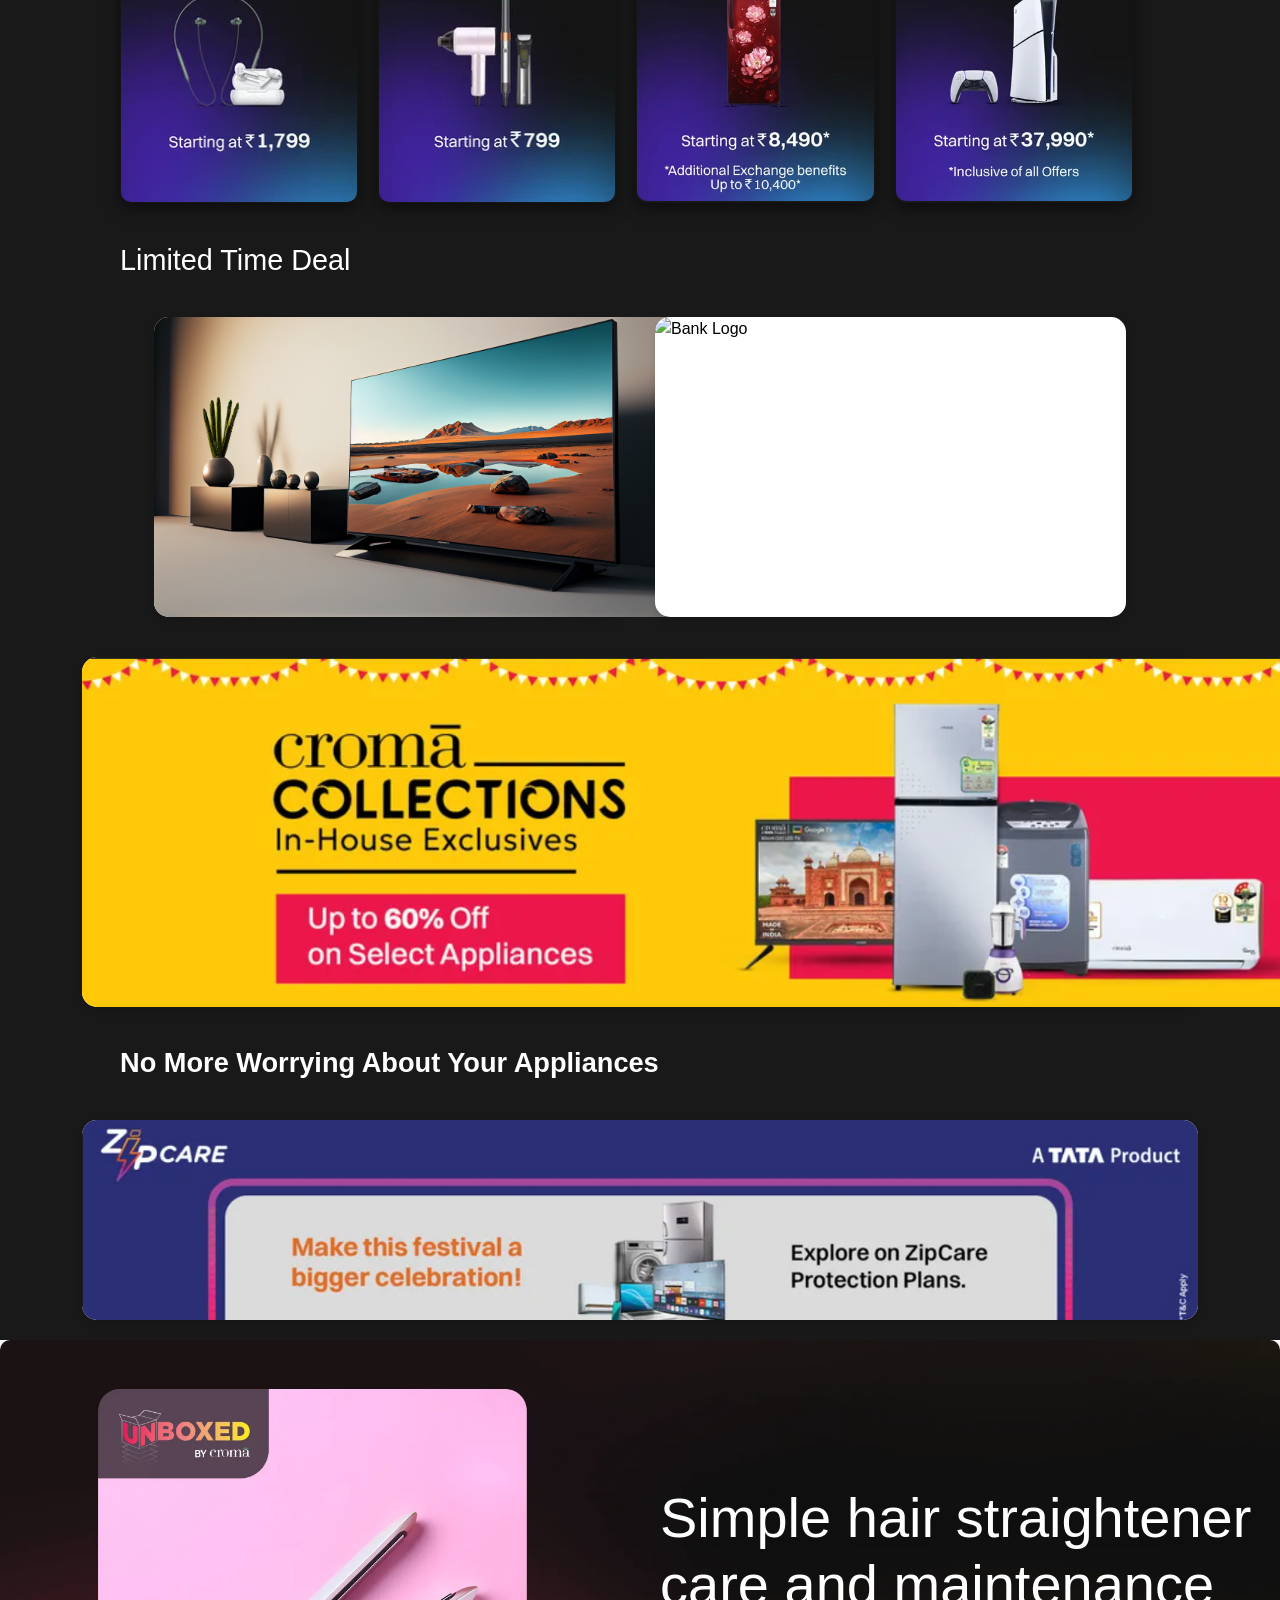
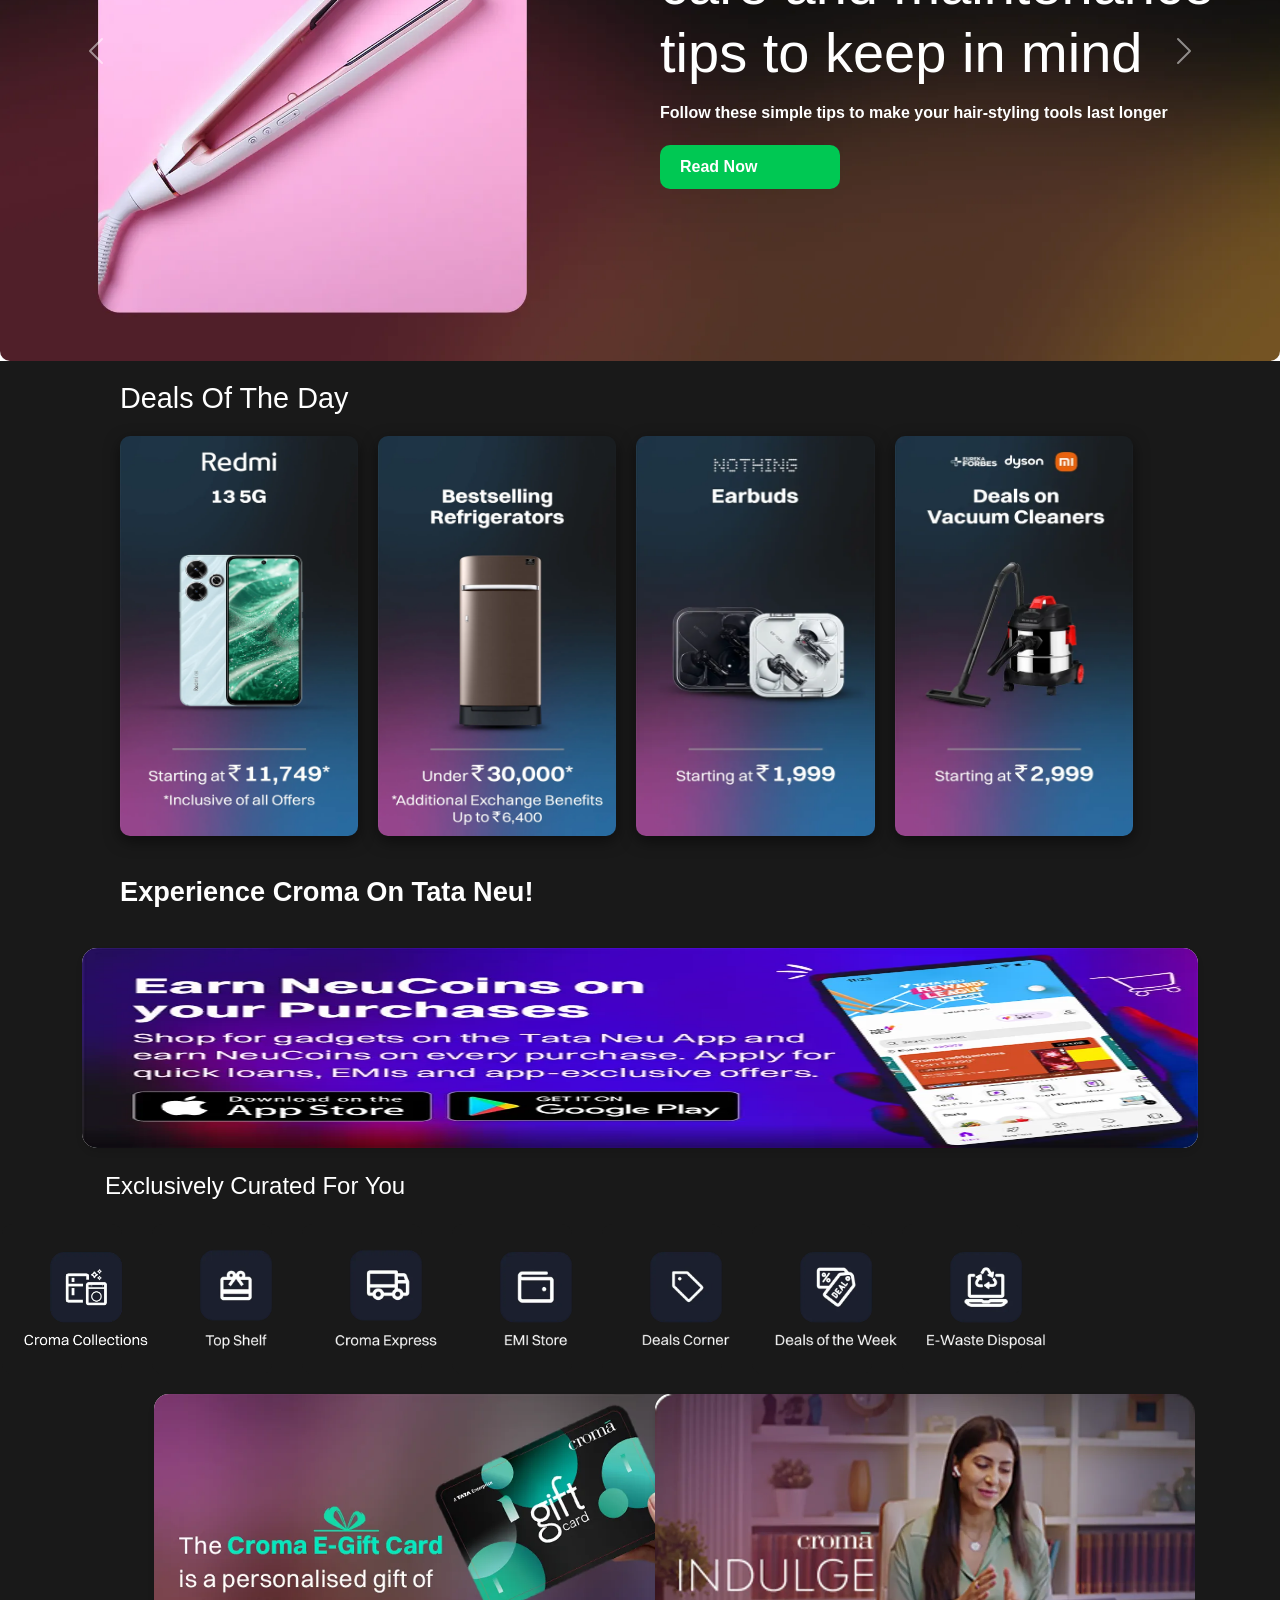
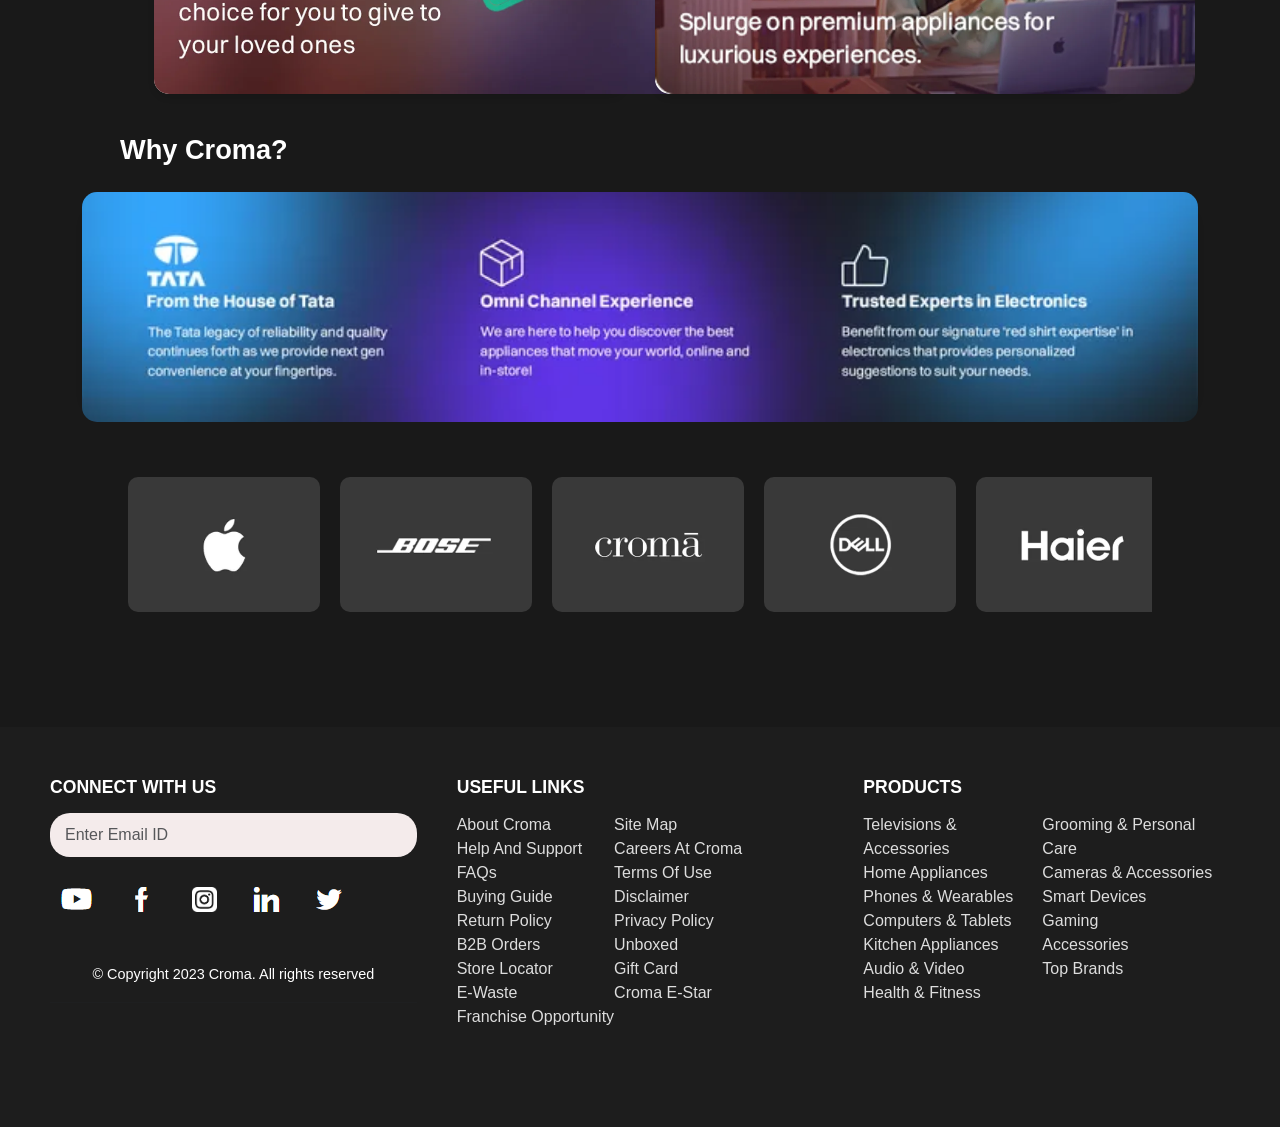
==== commit 19bc0806: "croma" ====
--- a/index/index.html
+++ b/index/index.html
@@ -52,8 +52,8 @@
             <!-- Search bar responsive -->
             <div class="d-flex col-12 col-md-6 mx-auto">
                 <form class="input-group">
-                    <img src="/images/search_icon.svg" alt="Search Icon" class="input-group-text">
                     <input type="text" class="form-control" placeholder="What are you looking for?" aria-label="Search">
+                    <img src="/images/search-icon.png" alt="Search Icon" class="input-group-text">
                 </form>
             </div>
 
@@ -114,11 +114,39 @@
         </button>
       </div>
 
-
-      
-
-<div class="banner">
-  <img src="/images/banner1.png" alt="banner">
+      <div class="caro1">
+        <div class="container1">
+          <div class="cont11"><img src="/images/caosel2-television.webp" alt=""></div>
+          <div class="cont11"><img src="/images/caosel2_Geyser.webp" alt=""></div>
+          <div class="cont11"><img src="/images/carosel2_Accessories.webp"alt=""></div>
+          <div class="cont11"><img src="/images/caosel2_Home_theatres.webp" alt=""></div>
+          <div class="cont11"><img src="/images/carosel2_Grooming.webp" alt=""></div>
+          <div class="cont11"><img src="/images/carosel2_Cameras.webp" alt=""></div>
+          <div class="cont11"><img src="/images/carosel2_Head_set.webp" alt=""></div>
+          <div class="cont11"><img src="/images/carosel2_Kitchen_Appliances.webp" alt=""></div>
+          <div class="cont11"><img src="/images/carosel2_Laptops.webp" alt=""></div>
+          <div class="cont11"><img src="/images/carosel2_Microwaves.webp" alt=""></div>
+          <div class="cont11"><img src="/images/carosel2_Speaker.webp" alt=""></div>
+          <div class="cont11"><img src="/images/carosel2_Tablets.webp" alt=""></div>
+          <div class="cont11"><img src="/images/carosel2_Water_Purifiers.webp" alt=""></div>
+          <div class="cont11"><img src="/images/carosel2_Wearables.webp" alt=""></div>
+          
+        </div>
+      </div>
+
+
+<div class="banner1">
+  <div class="banner-section">
+    <!-- First  Card -->
+    <div class="banner-card">
+      <img src="/images/banner1_img1.webp" alt="Bank Logo">
+    </div>
+
+    <!-- Second  Card -->
+    <div class="banner-card">
+      <img src="/images/banner1_img2.webp" alt="Bank Logo">
+    </div>
+  </div>
 </div>
 
 <div class="container">
@@ -306,28 +334,25 @@
     </div>
   </div>
 </div>
-
-<!-- <div id="carouselExampleControls" class="carousel slide" data-bs-ride="carousel">
-  <div class="carousel-inner">
-    <div class="carousel-item active">
-      <img src="/images/last_carosel_img1.webp" class="d-block w-10" alt="...">
-    </div>
-    <div class="carousel-item">
-      <img src="/images/last_carosel_img2.webp" class="d-block w-10" alt="...">
-    </div>
-    <div class="carousel-item">
-      <img src="/images/last_carosel_img3.webp" class="d-block w-10" alt="...">
-    </div>
-  </div>
-  <button class="carousel-control-prev" type="button" data-bs-target="#carouselExampleControls" data-bs-slide="prev">
-    <span class="carousel-control-prev-icon" aria-hidden="true"></span>
-    <span class="visually-hidden">Previous</span>
-  </button>
-  <button class="carousel-control-next" type="button" data-bs-target="#carouselExampleControls" data-bs-slide="next">
-    <span class="carousel-control-next-icon" aria-hidden="true"></span>
-    <span class="visually-hidden">Next</span>
-  </button>
-</div> -->
+<div class="last_carosel">
+  <div class="last_caro">
+    <div class="conts"><img src="/images/last_carosel_img1.webp" alt=""></div>
+    <div class="conts"><img src="/images/last_carosel_img2.webp" alt=""></div>
+    <div class="conts"><img src="/images/last_carosel_img3.webp" alt=""></div>
+    <div class="conts"><img src="/images/last_carosel_img4.webp" alt=""></div>
+    <div class="conts"><img src="/images/last_carosel_img5.webp" alt=""></div>
+    <div class="conts"><img src="/images/last_carosel_img6.webp" alt=""></div>
+    <div class="conts"><img src="/images/last_carosel_img7.webp" alt=""></div>
+    <div class="conts"><img src="/images/last_carosel_img8.webp" alt=""></div>
+    <div class="conts"><img src="/images/last_carosel_img9.webp" alt=""></div>
+    <div class="conts"><img src="/images/last_carosel_img10.webp" alt=""></div>
+    <div class="conts"><img src="/images/last_carosel_img11.webp" alt=""></div>
+    <div class="conts"><img src="/images/last_carosel_img12.webp" alt=""></div>
+    <div class="conts"><img src="/images/last_carosel_img13.webp" alt=""></div>
+    <div class="conts"><img src="/images/last_carosel_img14.webp" alt=""></div>
+  </div>
+</div>
+
 
 <footer class="footer">
   <div class="footer-row">
--- a/css/style.css
+++ b/css/style.css
@@ -4,12 +4,19 @@
     overflow-x: hidden
 }
 .navbar{
-  width: 80%;
+  width: 100%;
   margin: auto;
   position: sticky;
   z-index: 10;
 }
-
+.input-group img{
+  width: 50px;
+  object-fit: contain;
+  background-color: rgb(244, 243, 243);
+  height: 44px;
+  margin-right: 200px;
+  border-radius: 20px;
+}
 /*----------------------------------------------------*/
 .cbody {
     background-color: #121212;
@@ -65,12 +72,119 @@
     width: 100%;
     height: 200px;
 }
+/*----------------------------------------------------------*/
+.caro1{
+  width: 100%;
+  background-color: black;
+}
+.container1{
+  height:auto;
+  width: 80%;
+  background-color: black;
+  overflow-y: hidden;
+  display: flex;
+  gap:20px;
+  margin: auto;   
+  align-items: center;
+  /* overflow-x: hidden; */
+}
+.cont11{
+  /* background-color: aqua; */
+  min-width: 7vw;
+  max-height:20vh;
+  margin-bottom: 70px;
+  text-align: center;
+}
+.cont11 img{
+  margin-top: 50px;   
+  width: 100%;
+  height: 100%;
+}
+.container1::-webkit-scrollbar{
+  display: none;
+  width: 5px;
+  height: 15px;
+}
+::-webkit-scrollbar-track {
+  background-color: rgb(145, 142, 142);
+  border-radius: 10px;
+}
+::-webkit-scrollbar-thumb {
+  background-color: rgb(0, 0, 0);
+  border-radius: 10px;
+}
+::-webkit-scrollbar-thumb:hover {
+  background-color: rgb(54, 54, 54);
+}
+
+
 /*---------------------------------------------------*/
+.banner1 {
+  max-width:100%;
+  margin: 0 auto;
+  padding: 20px;
+  background-color: rgba(25,25,25,255);
+  align-items: center;
+  padding-left: 100px;
+  padding-right: 100px;
+}
+
+.banner-section {
+  display: flex;
+  justify-content: space-between;
+  gap: 20px;
+  flex-wrap: wrap;
+}
+
+.banner-card {
+  background-color:white;
+  color: black;
+  border-radius: 15px;
+  display: flex;
+  align-items: center;
+  box-shadow: 0 4px 6px rgba(0, 0, 0, 0.1);
+  width: 48%;
+  min-width: 300px; 
+  height: 150px;
+  transition: transform 0.2s ease-in-out;
+}
+
+.banner-card:hover {
+  transform: scale(1.02);
+}
+
+.banner-card img {
+  width: 100%;
+  height: 130px;
+  object-fit: contain;
+}
+
+@media (max-width: 768px) {
+  .banner-card {
+    width: 100%; 
+    margin-bottom: 20px;
+  }
+}
+
+@media (max-width: 576px) {
+  
+  .banner-card {
+    flex-direction: column; 
+    text-align: center;
+    padding: 15px;
+  }
+  .banner-card img {
+    margin: 0 0 15px 0; /
+  }
+}
+/*--------------------------------------------------------*/
 .container {
     max-width:100%;
     margin: 0 auto;
     padding: 20px;
     background-color: rgba(25,25,25,255);
+    padding-left: 100px;
+  padding-right: 100px;
   }
 
   h2 {
@@ -825,3 +939,49 @@
       justify-content: center;
   }
 }
+/*-----------------------------------------------------------------*/
+.last_carosel{
+  width: 100%;
+  background-color: rgba(25,25,25,255);
+}
+.last_caro{
+  height:auto;
+  width: 80%;
+  background-color: rgba(25,25,25,255);
+  overflow-y: hidden;
+  display: flex;
+  gap:20px;
+  margin: auto;   
+  align-items: center;
+  /* overflow-x: hidden; */
+  padding-bottom: 50px;
+}
+.conts{
+  /* background-color: aqua; */
+  min-width: 15vw;
+  max-height:20vh;
+  margin-bottom: 70px;
+  text-align: center;
+}
+.conts img{
+  margin-top: 50px;   
+  width: 100%;
+  height:100%;
+  border-radius: 10px;
+}
+.last_caro::-webkit-scrollbar{
+  display: none;
+  width: 5px;
+  height: 15px;
+}
+::-webkit-scrollbar-track {
+  background-color: rgb(145, 142, 142);
+  border-radius: 10px;
+}
+::-webkit-scrollbar-thumb {
+  background-color: rgb(0, 0, 0);
+  border-radius: 10px;
+}
+::-webkit-scrollbar-thumb:hover {
+  background-color: rgb(54, 54, 54);
+}
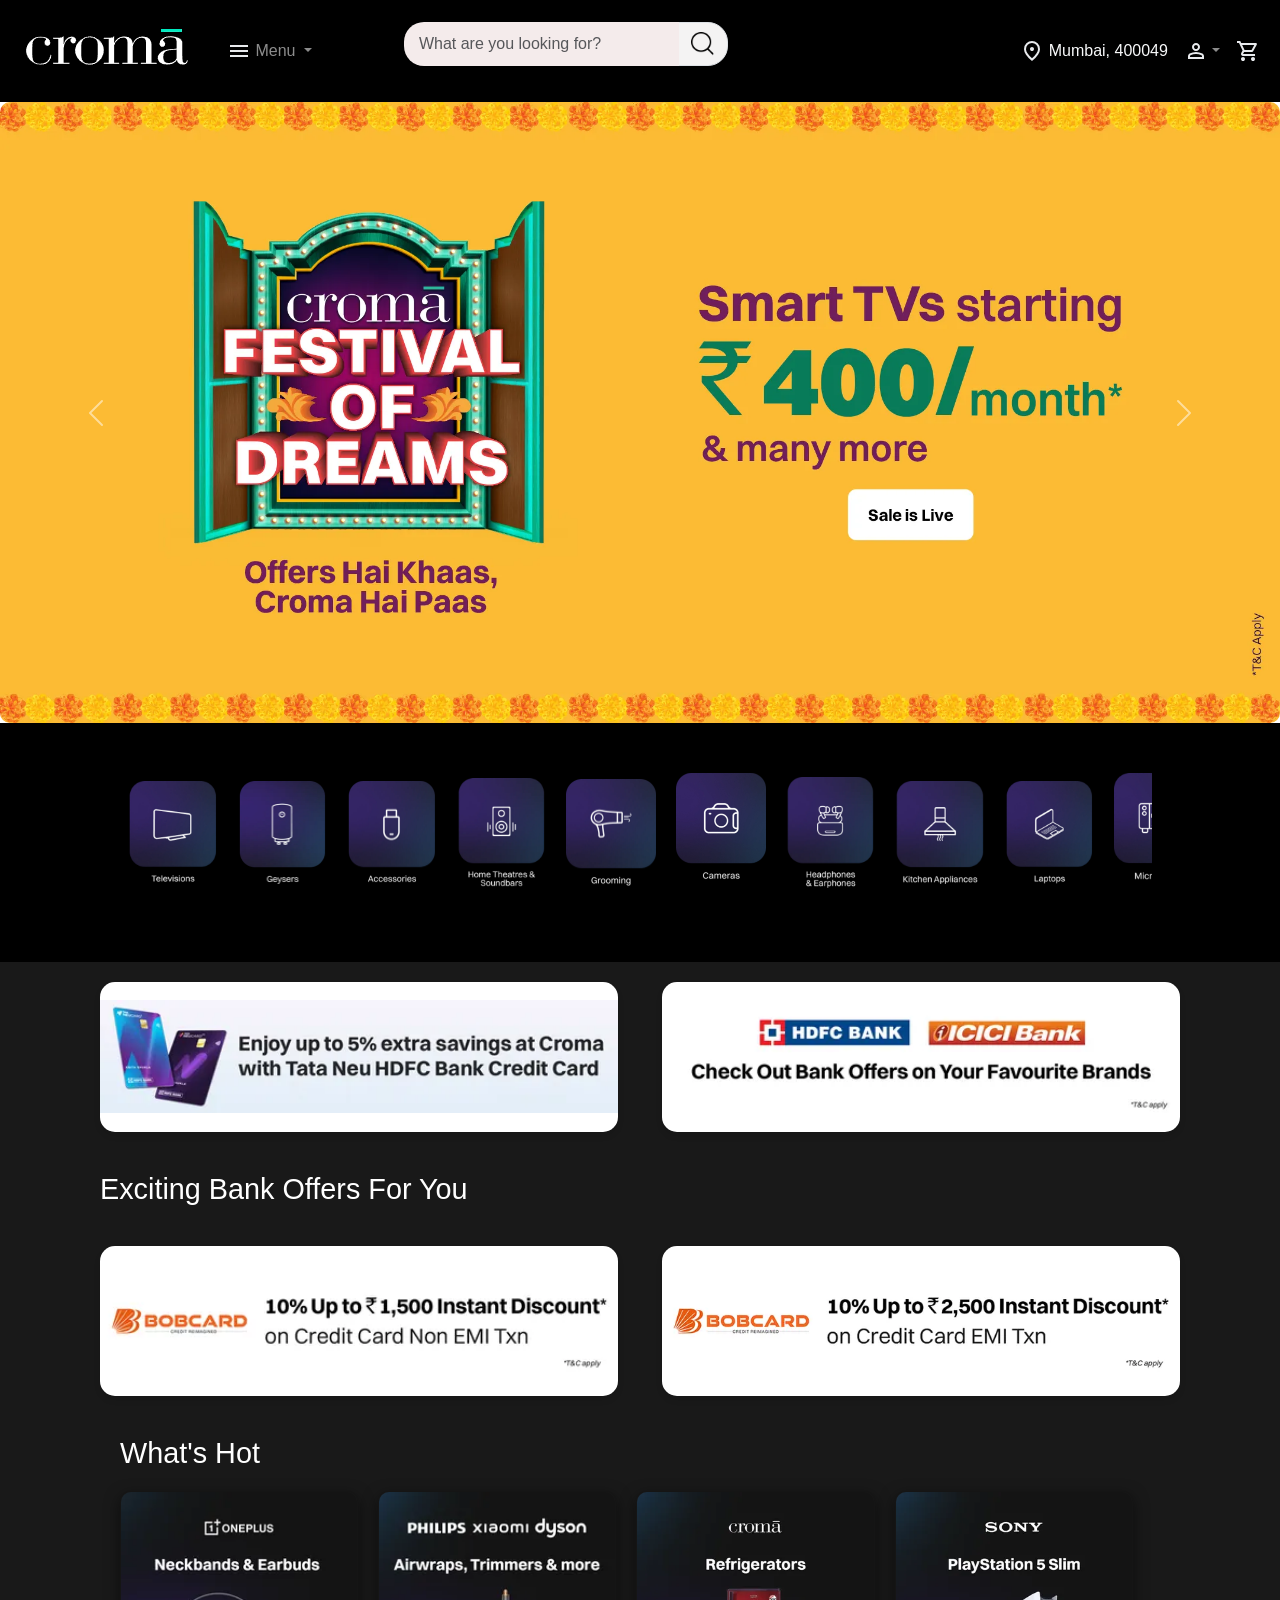
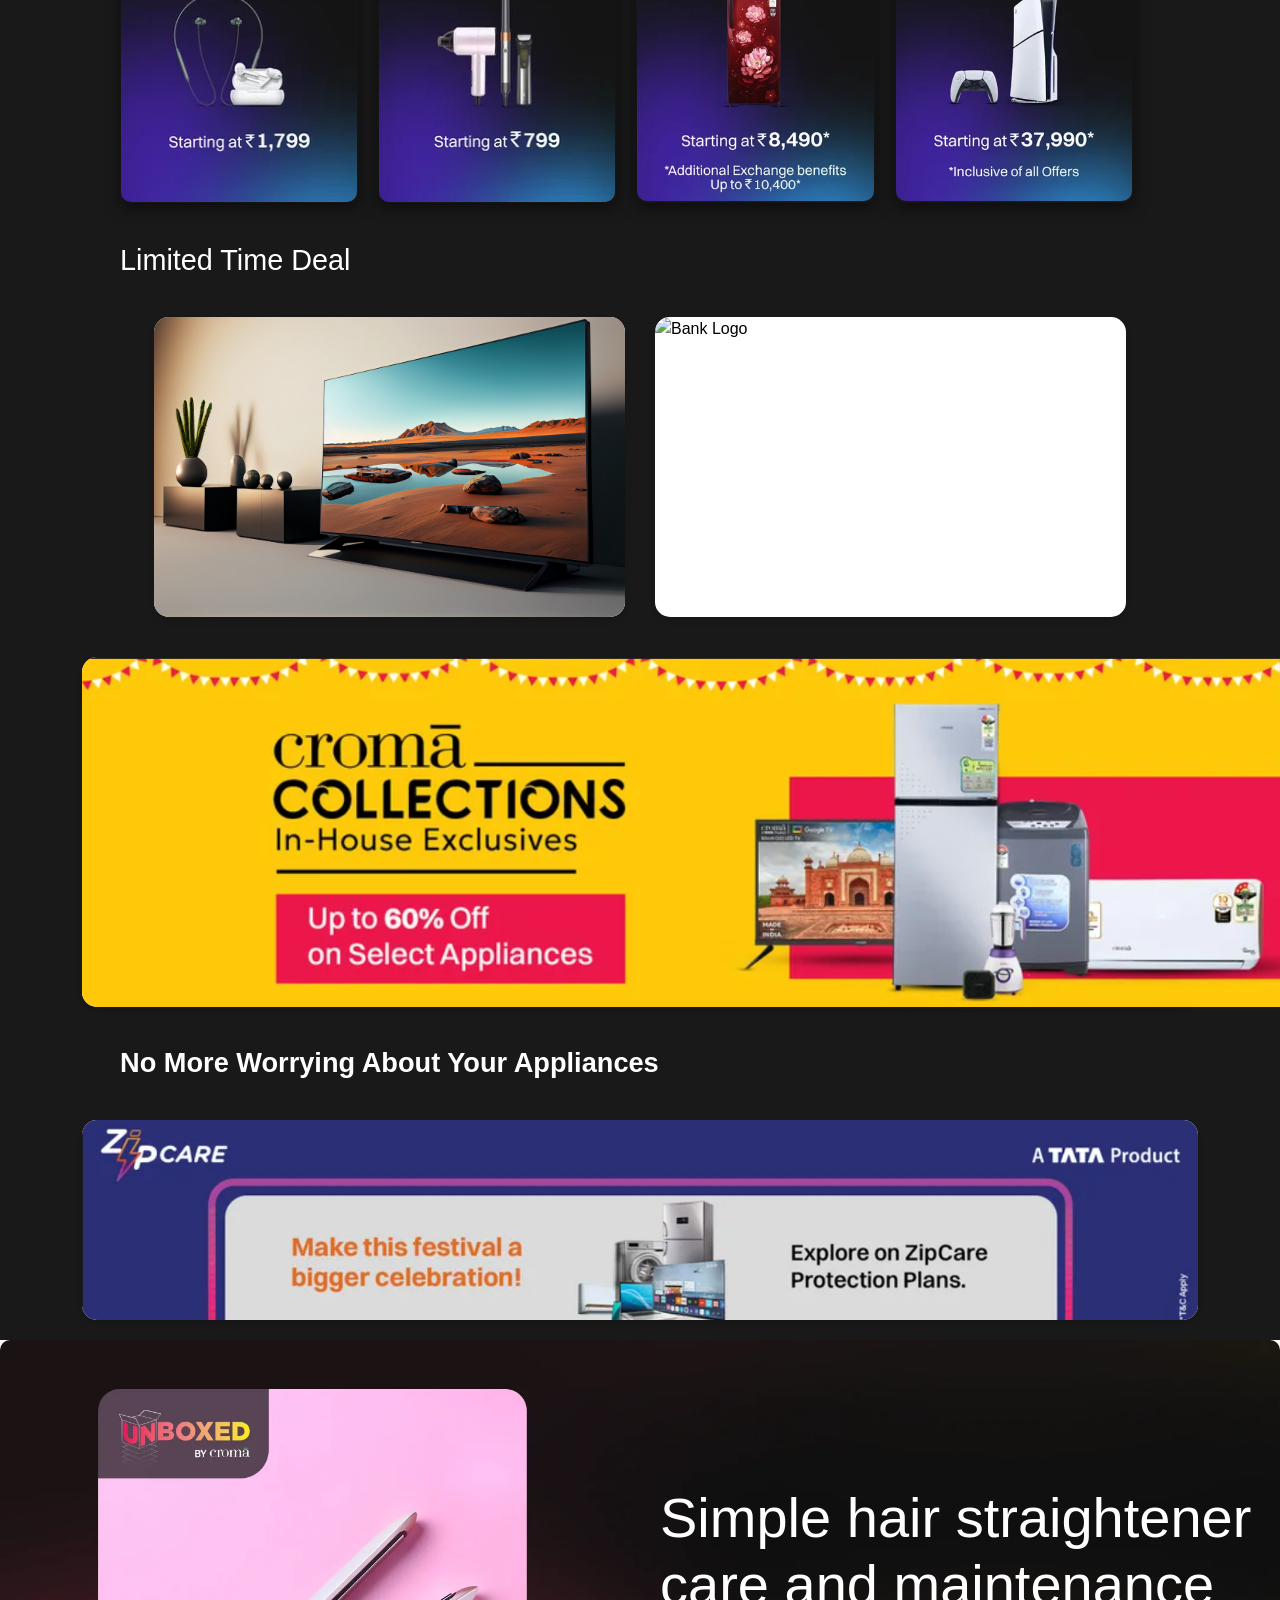
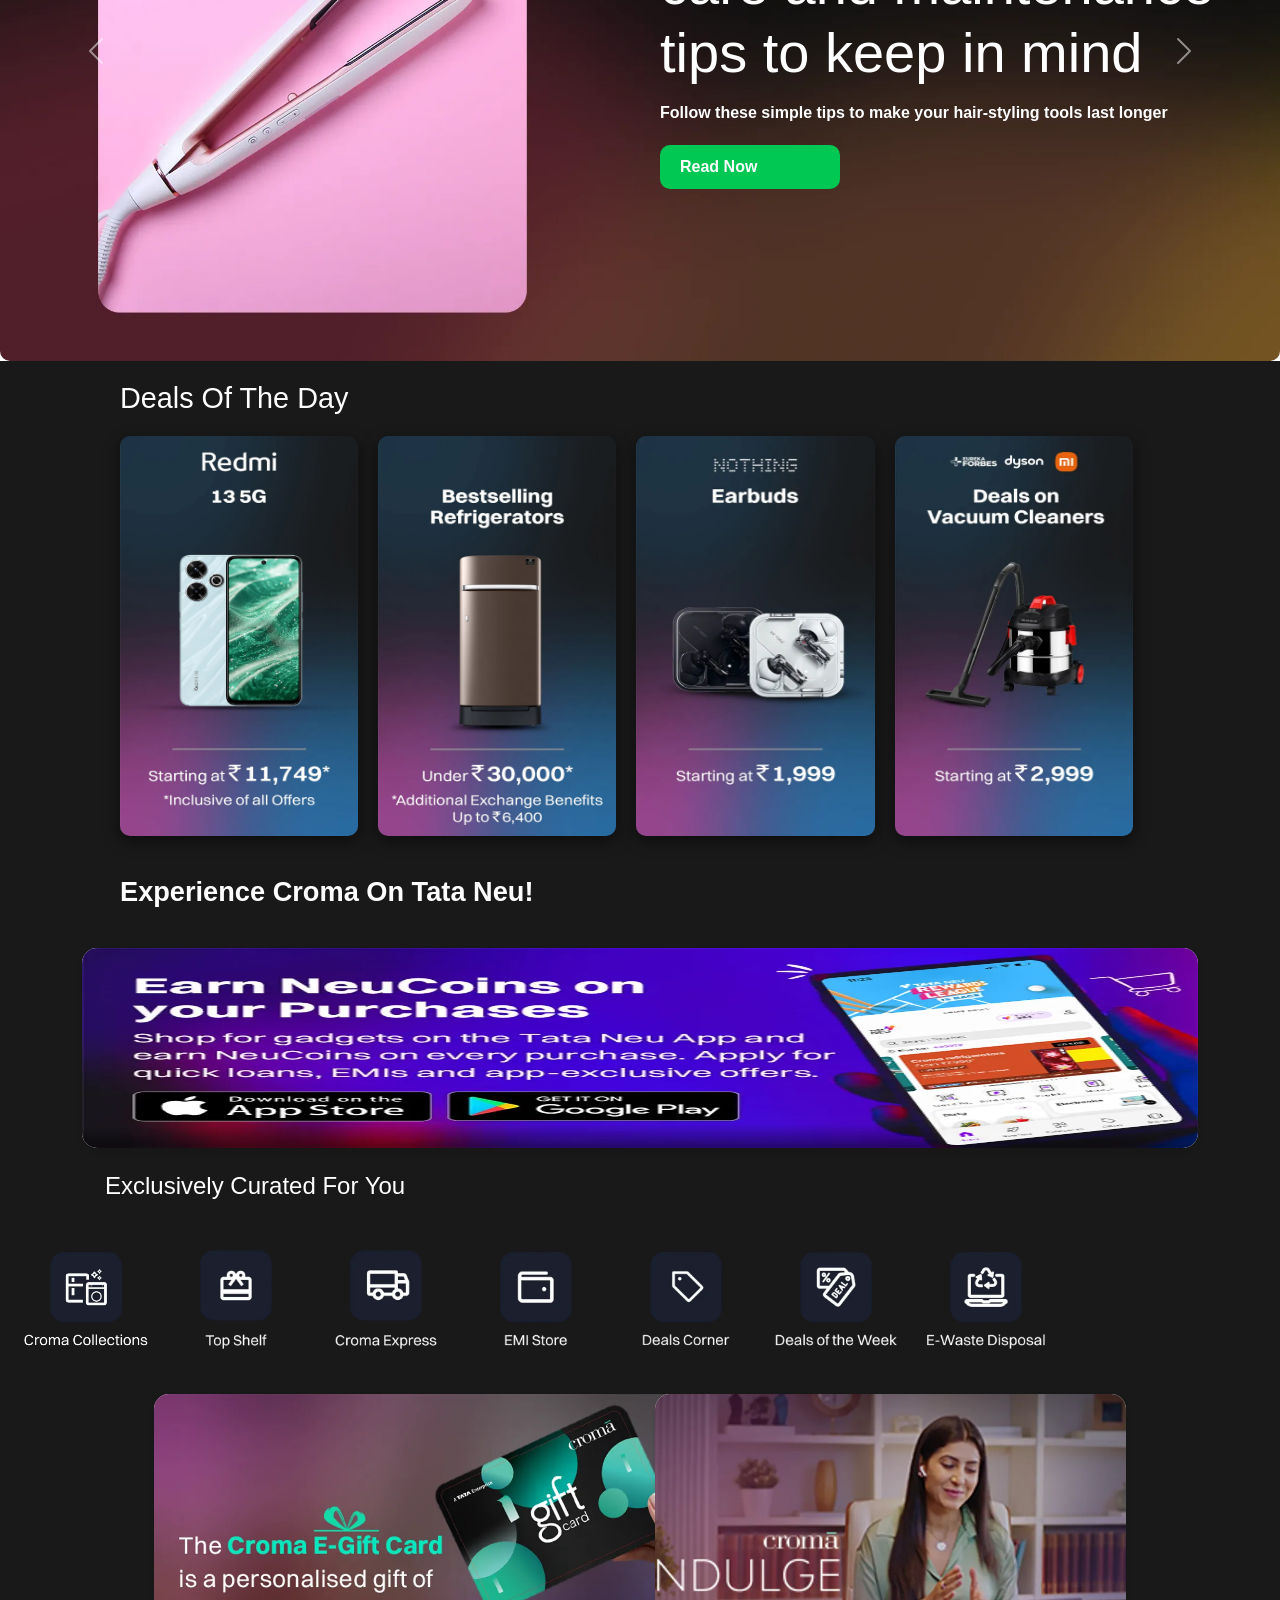
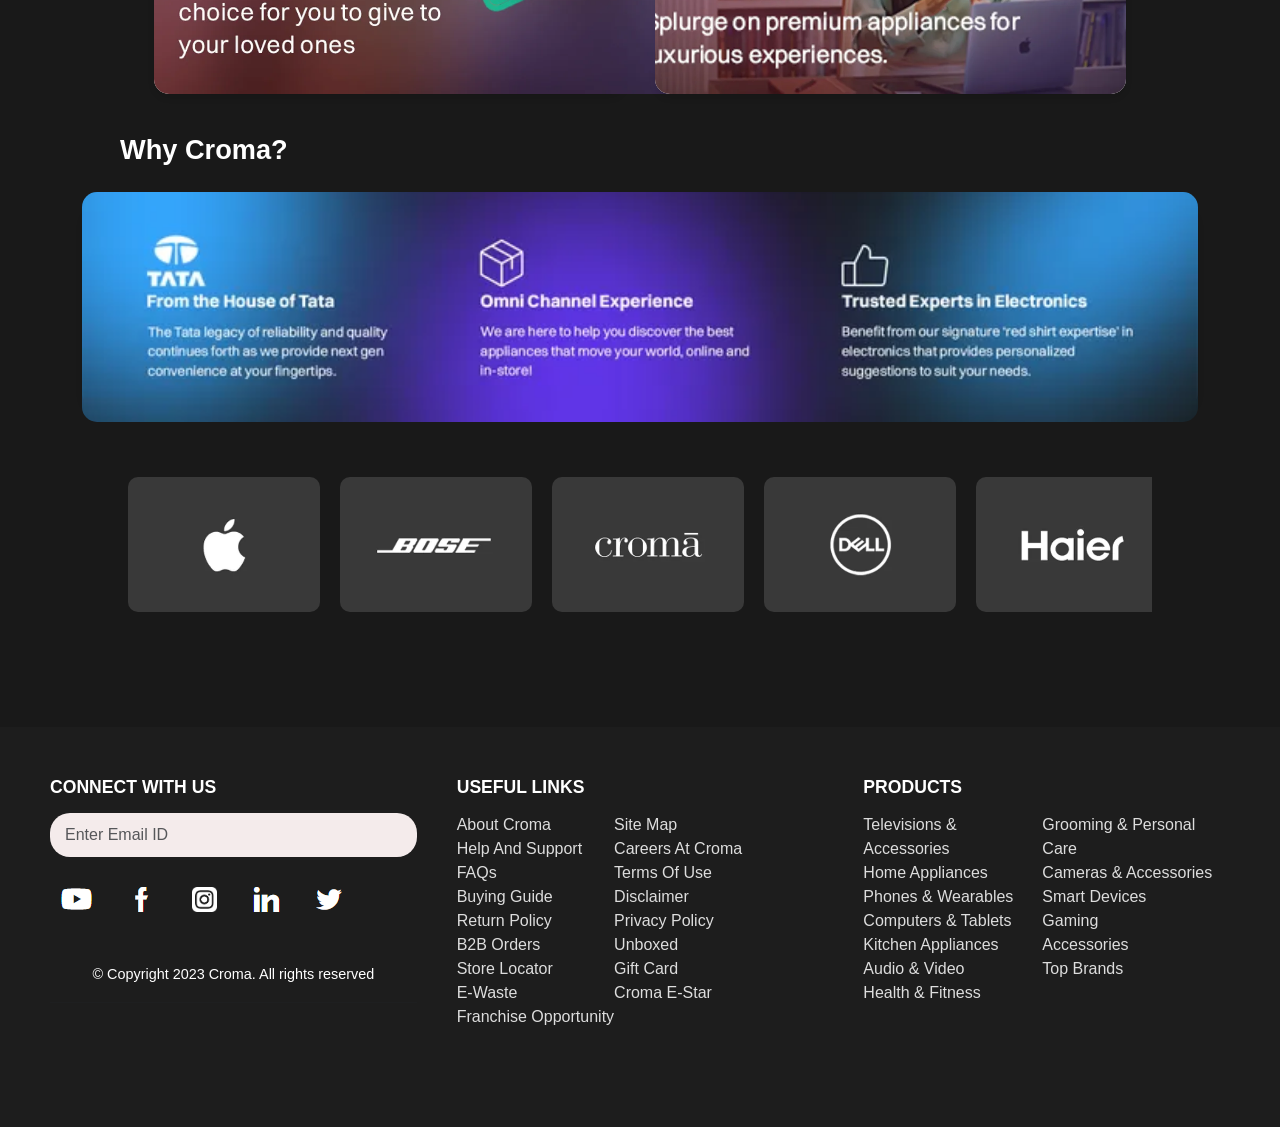
==== commit 4083ac40: "croma" ====
--- a/index/index.html
+++ b/index/index.html
@@ -187,7 +187,7 @@
   <div class="offers_section">
     <!-- First  Card -->
     <div class="offercard">
-      <img src="/images/tv.jpg" alt="Bank Logo">
+      <img src="/images/tv.jpg" alt="Bank Logo"class="img-fluid">
     </div>
 
     <!-- Second  Card -->
@@ -273,7 +273,7 @@
   <h2>Experience Croma On Tata Neu!</h2>
   <div class="pic">
     <div class="imge">
-      <img src="/images/experience _croma_img.webp" alt="Bank Logo">
+      <img src="/images/experience _croma_img.webp" alt="Bank Logo" class="img-fluid">
     </div>
   </div>
 </div>
@@ -321,7 +321,7 @@
 
     <!-- Second  Card -->
     <div class="banner_s">
-      <img src="/images/croma_include.webp" alt="Bank Logo">
+      <img src="/images/croma_include.webp" alt="Bank Logo" class="img-fluid">
     </div>
   </div>
 </div>
--- a/css/style.css
+++ b/css/style.css
@@ -694,6 +694,13 @@
 
 /* Responsive styles */
 @media (max-width: 768px) {
+  .exclusively_container{
+    height: 100px;
+    width: 100%;
+  }
+  .icon-row{
+    gap: 1px;
+  }
   
   .icon-box {
       width: 100px; 
@@ -706,14 +713,20 @@
 }
 
 @media (max-width: 480px) {
-  
+  .exclusively_container{
+    height: 100px;
+    width: 100%;
+  }
+  .icon-row{
+    gap: 1px;
+  }
   .icon-box {
       width: 100px; 
       padding: 10px;
   }
   .icon-box img {
-      width: 40px;
-      height: 30px;
+      width: 50px;
+      height: 40px;
   }
   .title {
     margin-right: 20px;
@@ -931,6 +944,7 @@
       min-width: 100%;
       margin: 0;
       padding: 0 10px;
+      height: 80%;
   }
 }
 
@@ -938,6 +952,16 @@
   .social-icons {
       justify-content: center;
   }
+  .footer-column{
+    height: 50%;
+    width: 100%;
+    background-color:rgba(29,29,29,255);
+  }
+  .footer-row{
+    background-color:rgba(29,29,29,255);
+    
+  }
+  
 }
 /*-----------------------------------------------------------------*/
 .last_carosel{
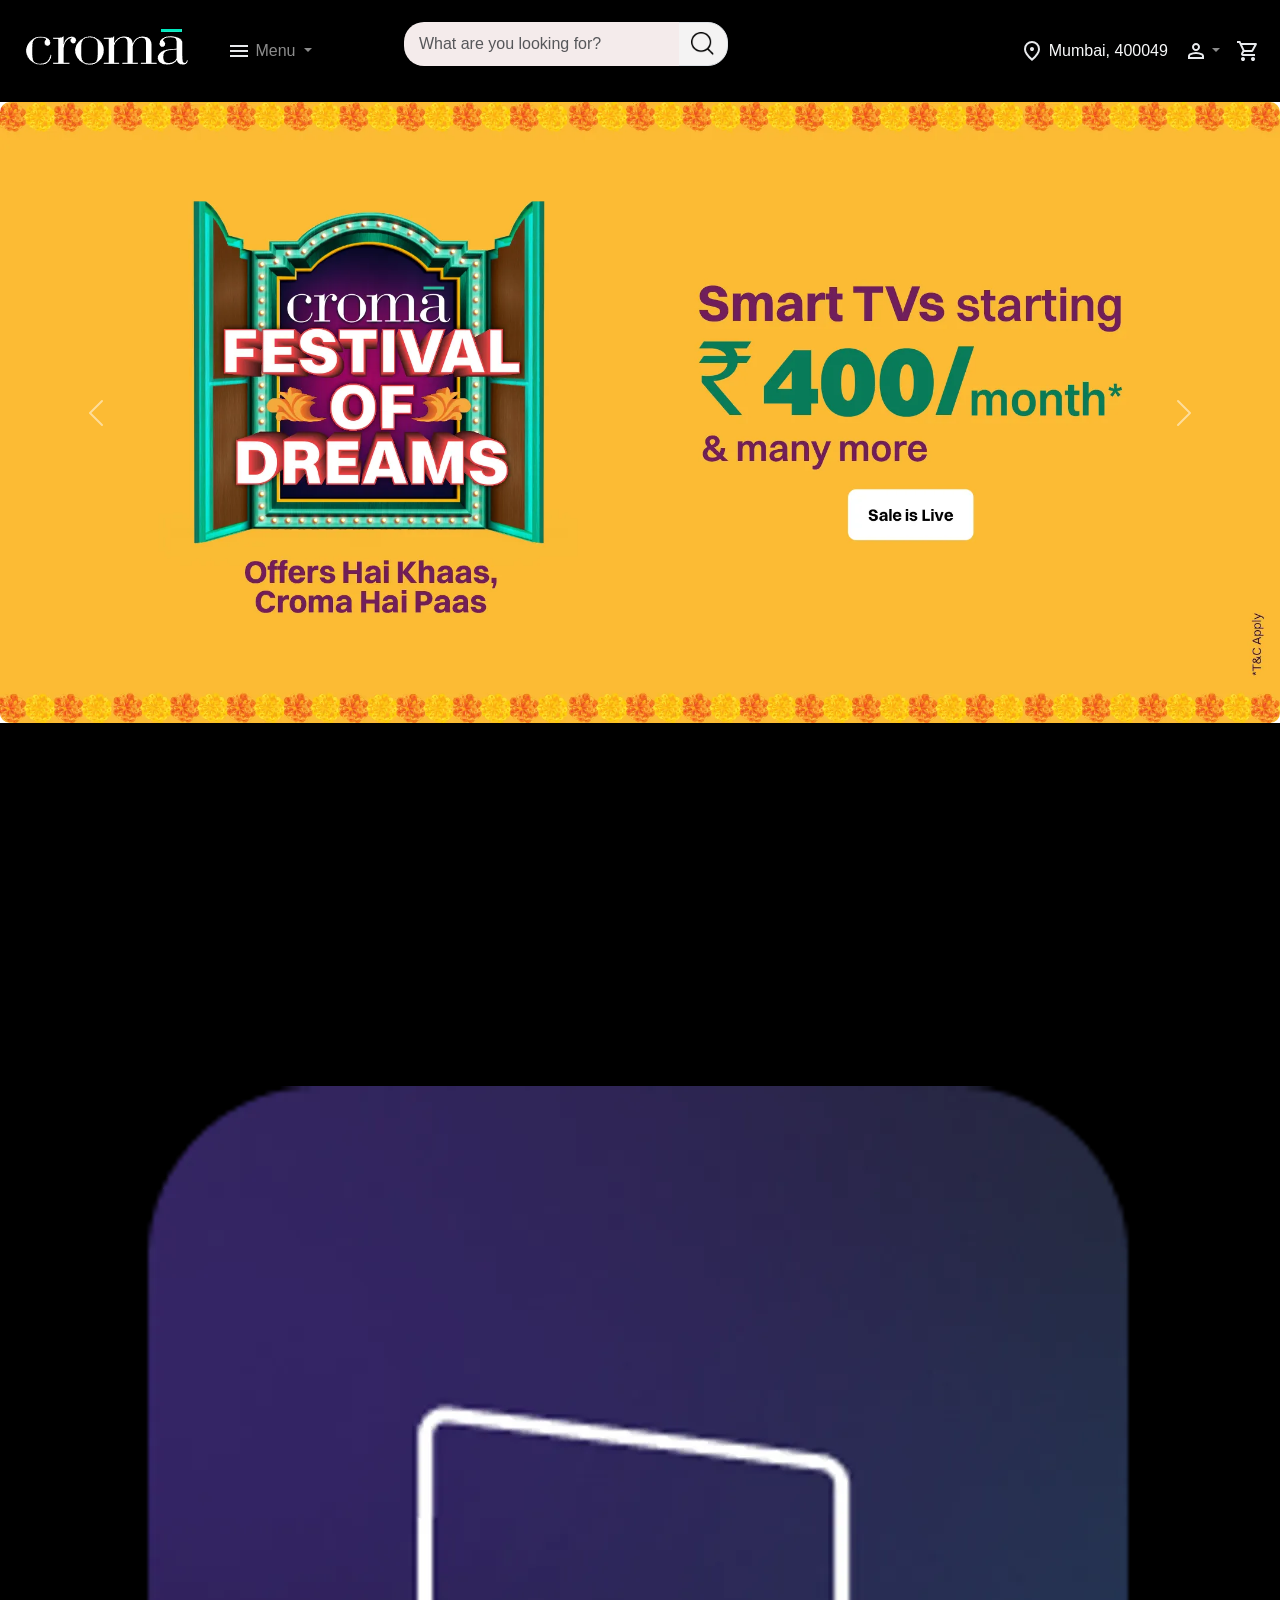
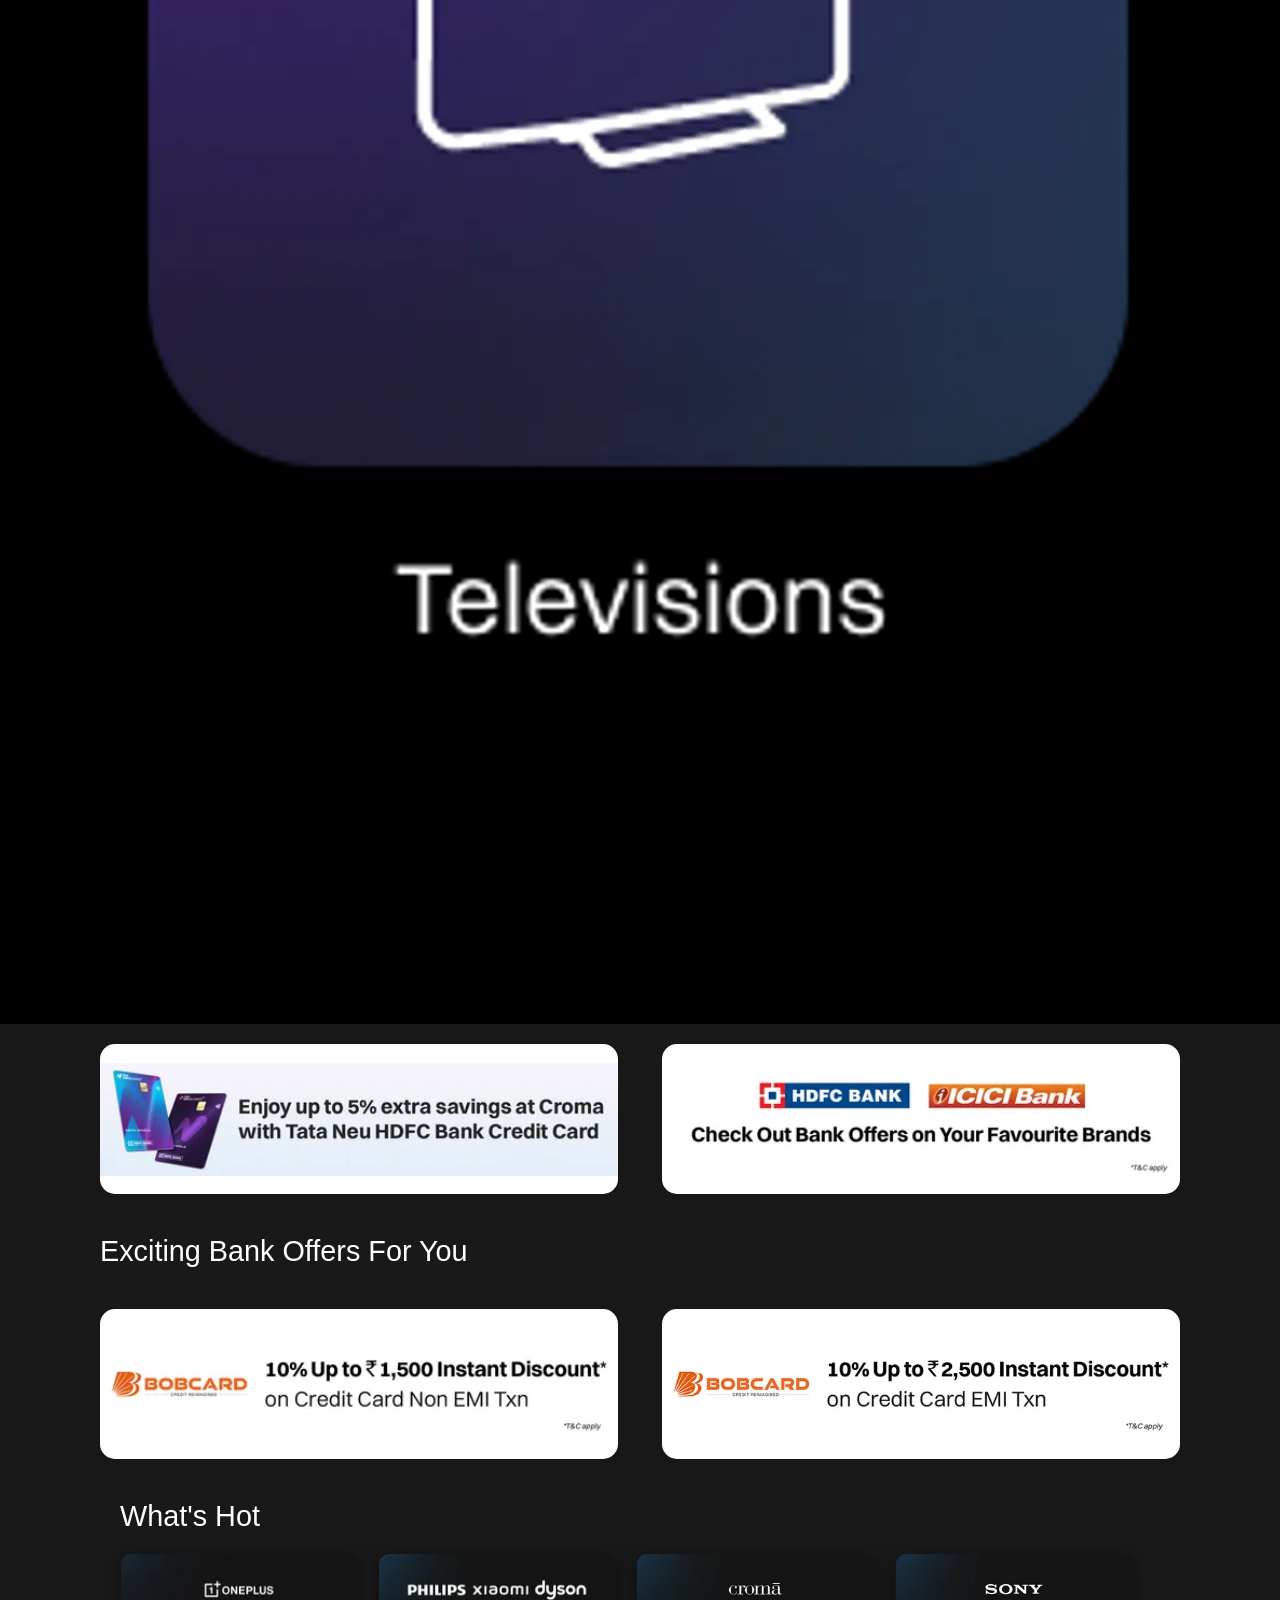
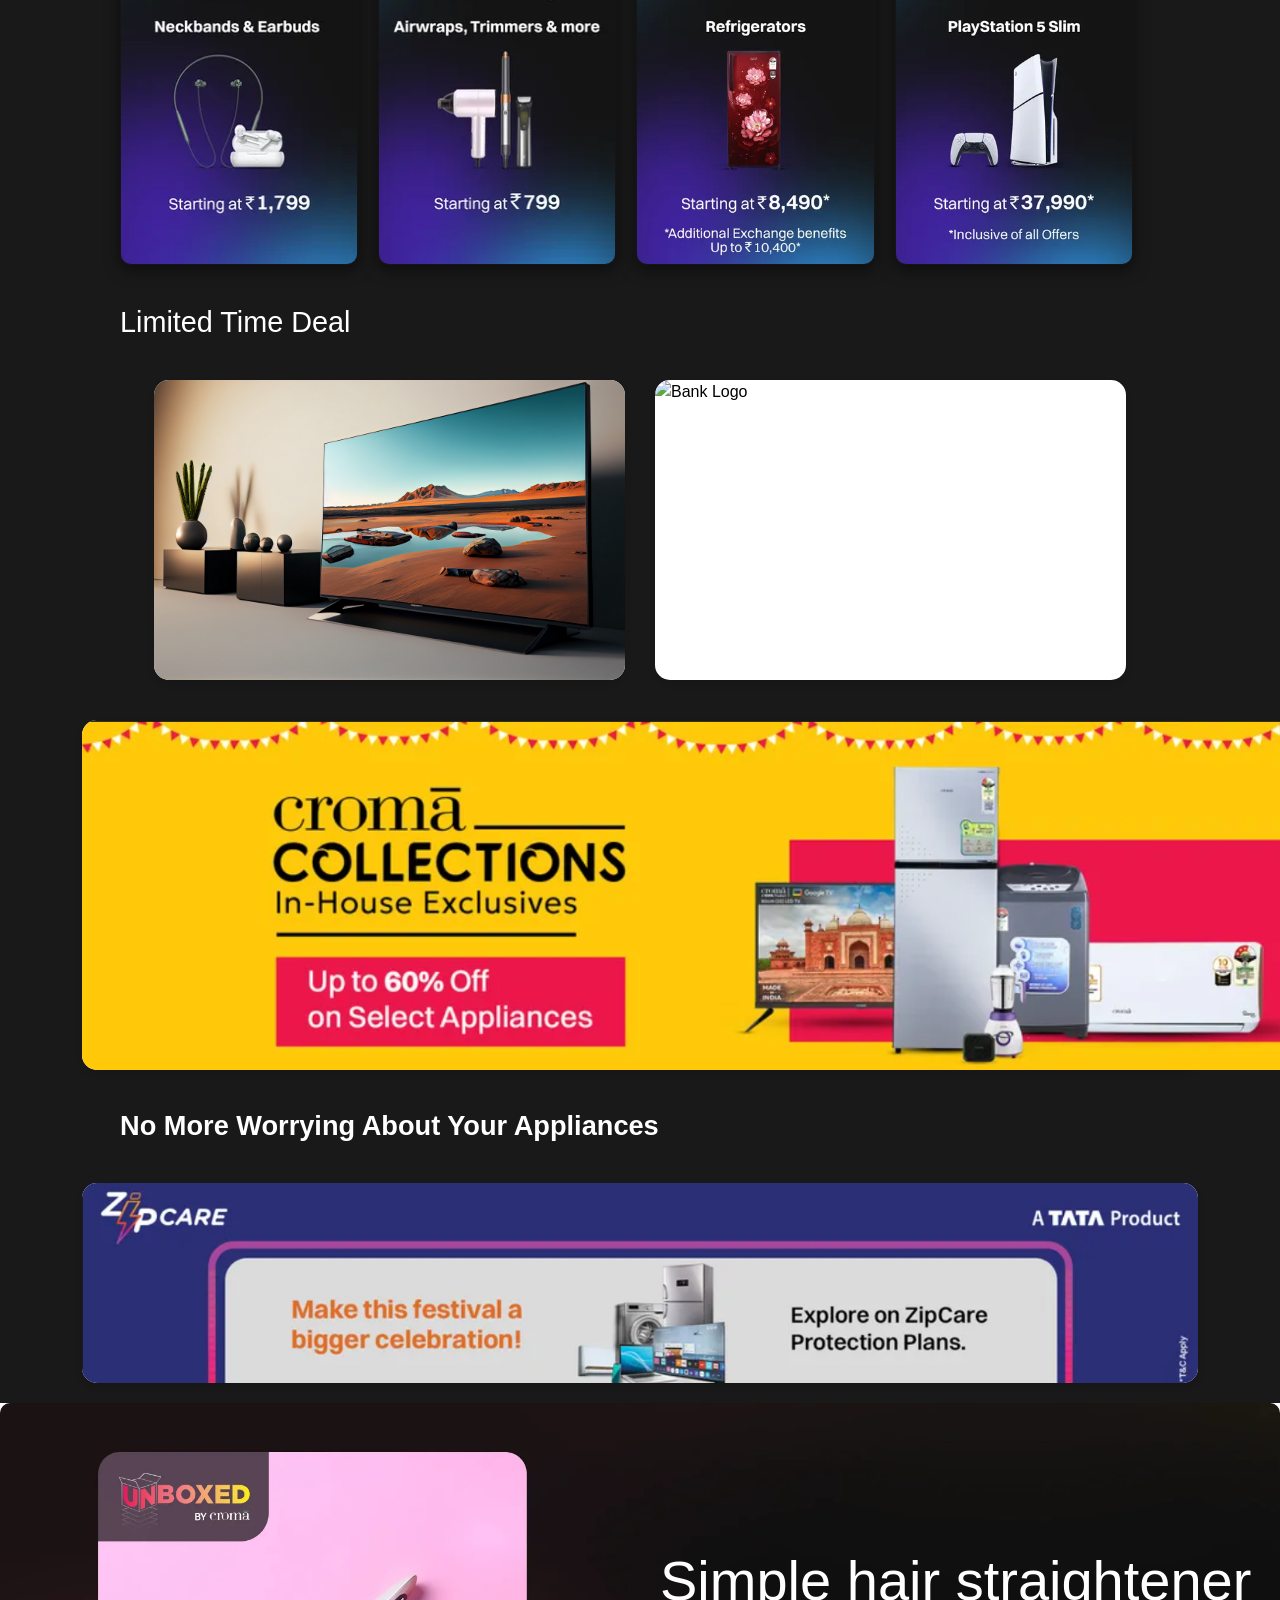
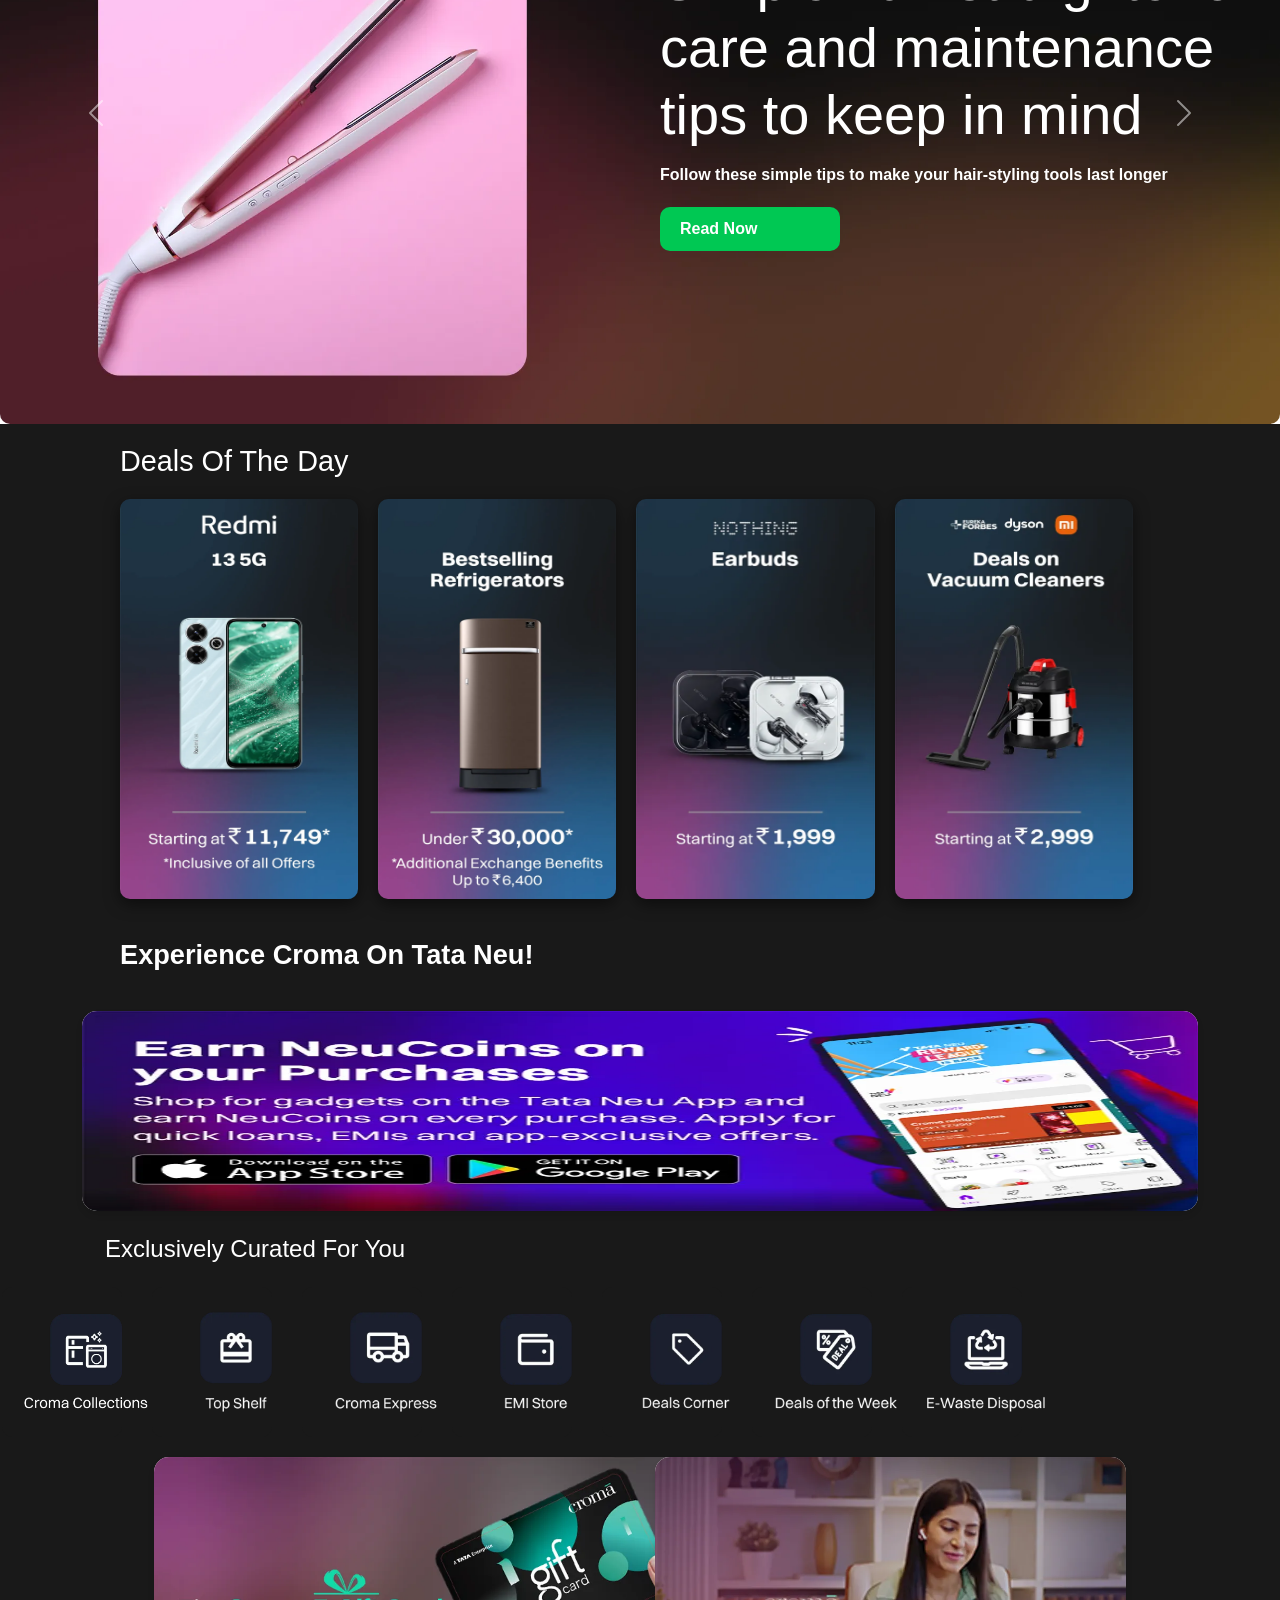
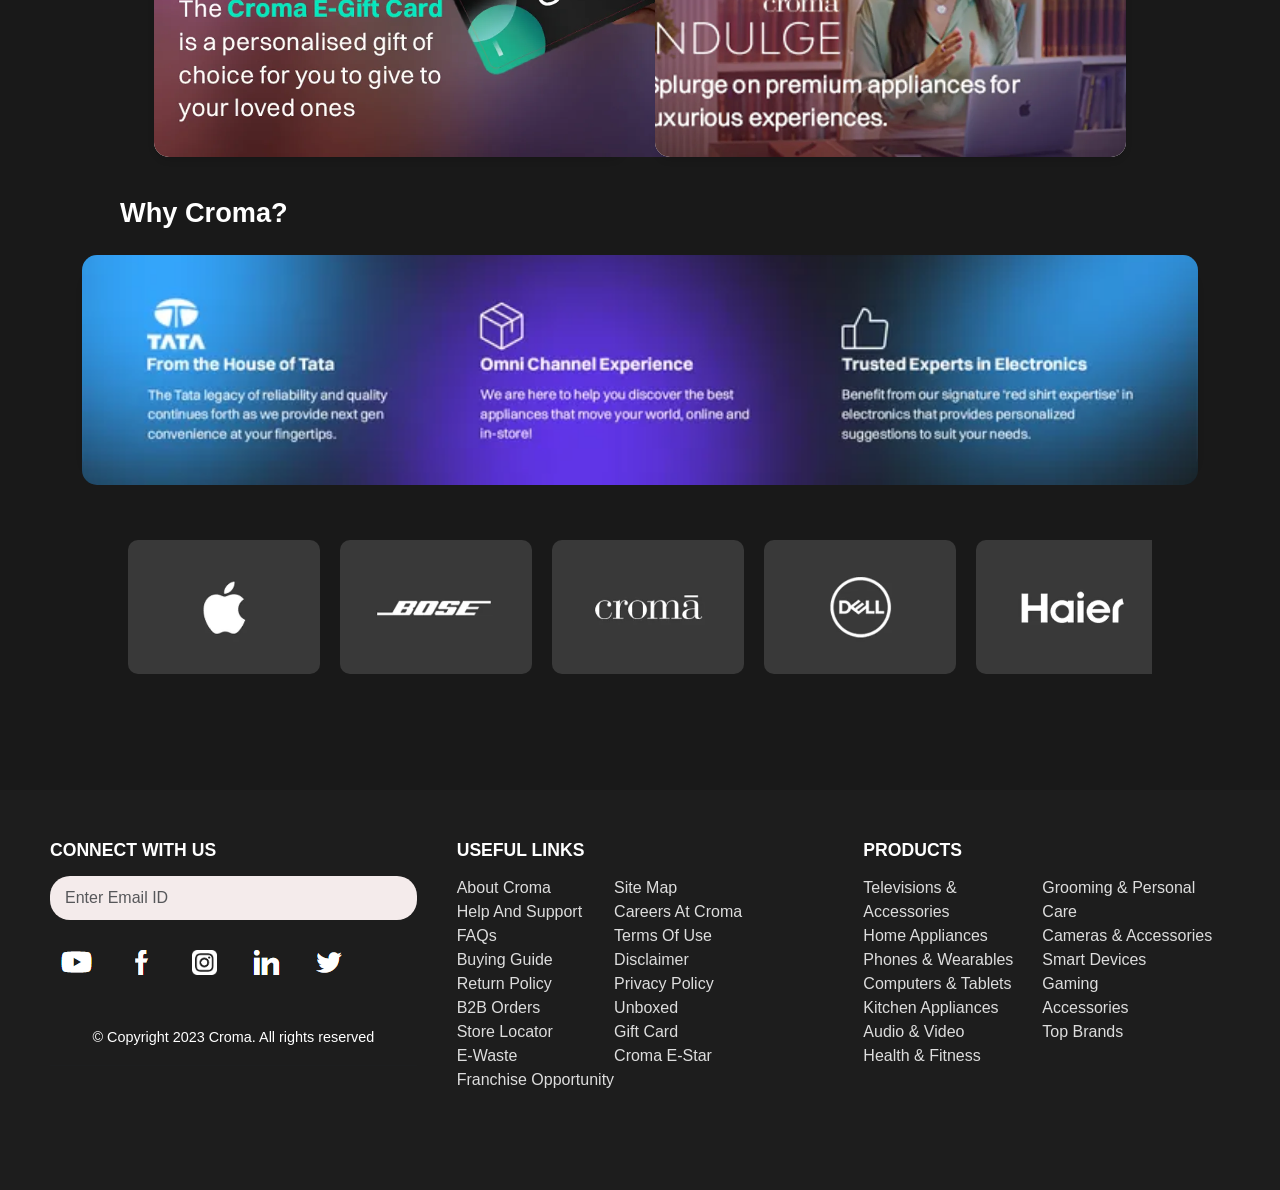
==== commit dee42925: "Update index.html" ====
--- a/index/index.html
+++ b/index/index.html
@@ -5,7 +5,7 @@
     <meta name="viewport" content="width=device-width, initial-scale=1.0">
     <title>croma</title>
     <link rel="stylesheet" href="https://cdn.jsdelivr.net/npm/bootstrap@5.2.3/dist/css/bootstrap.min.css">
-    <link rel="stylesheet" href="/css/style.css">
+    <link rel="stylesheet" href="../css/style.css">
 </head>
 <body>
   <nav class="navbar navbar-expand-lg navbar-dark " style="background-color: black;">
@@ -435,4 +435,4 @@
       <script src="https://cdn.jsdelivr.net/npm/@popperjs/core@2.11.6/dist/umd/popper.min.js" integrity="sha384-oBqDVmMz9ATKxIep9tiCxS/Z9fNfEXiDAYTujMAeBAsjFuCZSmKbSSUnQlmh/jp3" crossorigin="anonymous"></script>
 <script src="https://cdn.jsdelivr.net/npm/bootstrap@5.2.3/dist/js/bootstrap.min.js" integrity="sha384-cuYeSxntonz0PPNlHhBs68uyIAVpIIOZZ5JqeqvYYIcEL727kskC66kF92t6Xl2V" crossorigin="anonymous"></script>
 </body>
-</html>+</html>
--- a/css/style.css
+++ b/css/style.css
@@ -88,14 +88,14 @@
   align-items: center;
   /* overflow-x: hidden; */
 }
-.cont11{
+.contains{
   /* background-color: aqua; */
   min-width: 7vw;
   max-height:20vh;
   margin-bottom: 70px;
   text-align: center;
 }
-.cont11 img{
+.contains img{
   margin-top: 50px;   
   width: 100%;
   height: 100%;
